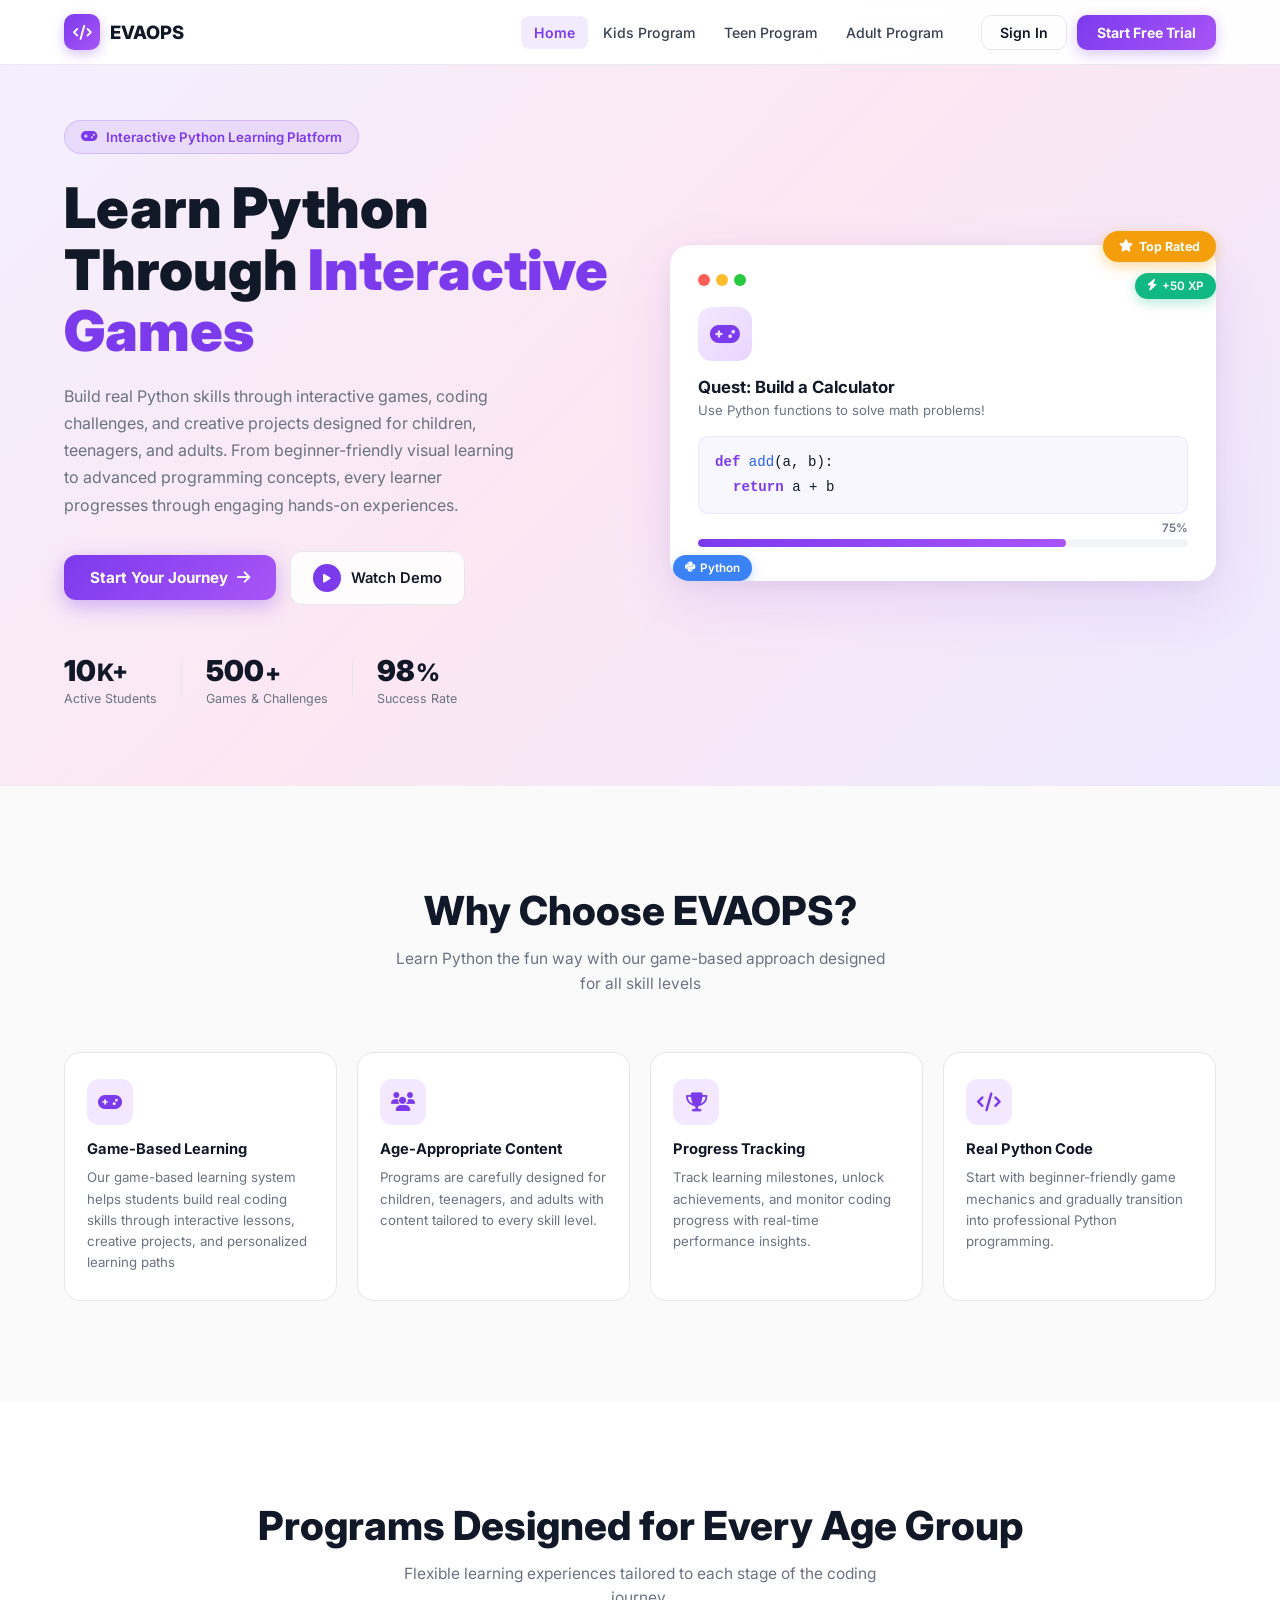
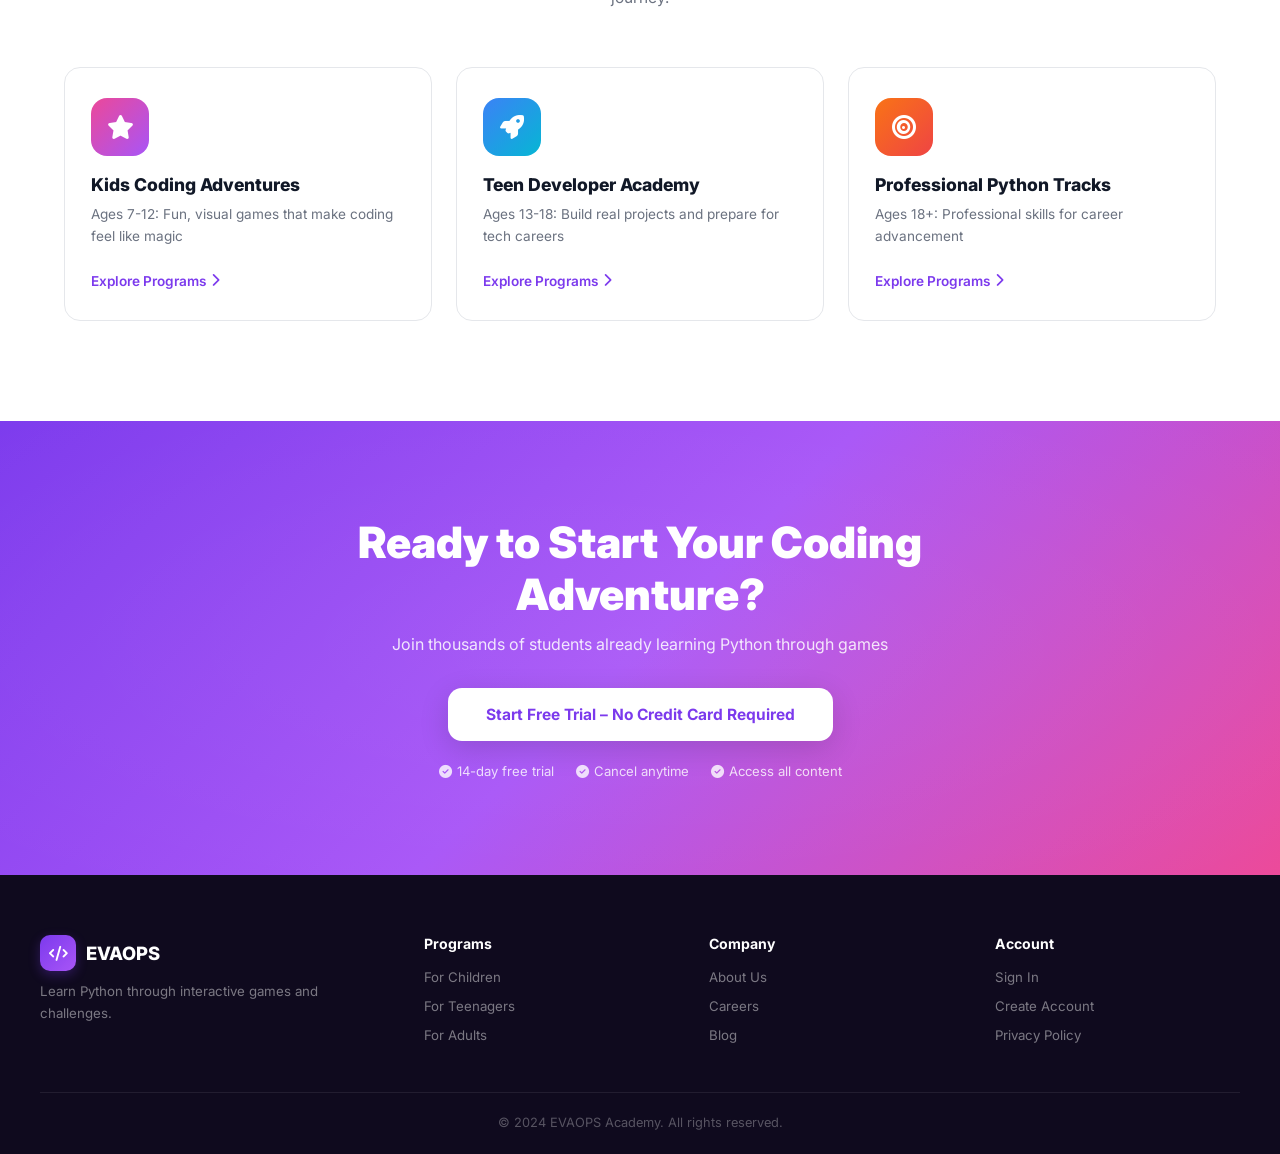
==== index.html @ caec39ed "Add files via upload" ====
<!DOCTYPE html>
<html lang="en">
<head>
  <meta charset="UTF-8" />
  <meta name="viewport" content="width=device-width, initial-scale=1.0"/>
  <title>EVAOPS Academy – Learn Python Through Games</title>
  <link rel="stylesheet" href="style.css" />
  <link rel="stylesheet" href="https://cdnjs.cloudflare.com/ajax/libs/font-awesome/6.5.0/css/all.min.css"/>
  <link href="https://fonts.googleapis.com/css2?family=Inter:wght@400;500;600;700;800;900&display=swap" rel="stylesheet"/>
</head>
<body>

  <!-- NAVBAR -->
  <nav class="navbar" id="navbar">
    <div class="nav-container">
      <a href="index.html" class="logo">
        <div class="logo-icon"><i class="fas fa-code"></i></div>
        <span>EVAOPS</span>
      </a>
      <ul class="nav-links" id="navLinks">
        <li><a href="index.html" class="nav-link active">Home</a></li>
        <li><a href="#" class="nav-link">Kids Program</a></li>
        <li><a href="#" class="nav-link">Teen Program</a></li>
        <li><a href="#" class="nav-link">Adult Program</a></li>
        <li class="mobile-only-actions">
          <button class="btn-signin mobile-btn" id="openSigninMobile">Sign In</button>
          <button class="btn-trial mobile-btn" id="openTrialMobile">Start Free Trial</button>
        </li>
      </ul>
      <div class="nav-actions">
        <button class="btn-signin" id="openSignin">Sign In</button>
        <button class="btn-trial" id="openTrialNav">Start Free Trial</button>
      </div>
      <button class="hamburger" id="hamburger" aria-label="Toggle menu">
        <span></span><span></span><span></span>
      </button>
    </div>
    <div class="mobile-overlay" id="mobileOverlay"></div>
  </nav>

  <!-- HERO -->
  <section class="hero" id="home">
    <div class="hero-container">
      <div class="hero-content" data-aos="fade-right">
        <div class="hero-badge">
          <i class="fas fa-gamepad"></i>
          <span>Interactive Python Learning Platform</span>
        </div>
        <h1 class="hero-title">
          Learn Python Through <span class="highlight">Interactive Games</span>
        </h1>
        <p class="hero-desc">
         Build real Python skills through interactive games, coding challenges, and creative projects designed for children, teenagers, and adults. From beginner-friendly visual learning to advanced programming concepts, every learner progresses through engaging hands-on experiences.
        </p>
        <div class="hero-cta">
          <button class="btn-primary" id="openTrialHero">
            Start Your Journey <i class="fas fa-arrow-right"></i>
          </button>
          <button class="btn-ghost" id="watchDemo">
            <span class="play-icon"><i class="fas fa-play"></i></span> Watch Demo
          </button>
        </div>
        <div class="hero-stats">
          <div class="stat">
            <div class="stat-value"><span class="stat-number" data-target="10">0</span><span class="stat-suffix">K+</span></div>
            <p>Active Students</p>
          </div>
          <div class="stat-divider"></div>
          <div class="stat">
            <div class="stat-value"><span class="stat-number" data-target="500">0</span><span class="stat-suffix">+</span></div>
            <p>Games & Challenges</p>
          </div>
          <div class="stat-divider"></div>
          <div class="stat">
            <div class="stat-value"><span class="stat-number" data-target="98">0</span><span class="stat-suffix">%</span></div>
            <p>Success Rate</p>
          </div>
        </div>
      </div>

      <div class="hero-visual" data-aos="fade-left">
        <div class="badge-top-rated">
          <i class="fas fa-star"></i> Top Rated
        </div>
        <div class="code-card">
          <div class="card-dots">
            <span class="dot red"></span>
            <span class="dot yellow"></span>
            <span class="dot green"></span>
            <span class="level-badge">Level 5</span>
          </div>
          <div class="card-icon-area">
            <i class="fas fa-gamepad card-icon"></i>
          </div>
          <div class="quest-title">Quest: Build a Calculator</div>
          <div class="quest-desc">Use Python functions to solve math problems!</div>
          <div class="code-block">
            <div class="code-line"><span class="kw">def</span> <span class="fn">add</span>(a, b):</div>
            <div class="code-line indent"><span class="kw">return</span> a + b</div>
          </div>
          <div class="progress-bar-outer">
            <span class="progress-label">75%</span>
            <div class="progress-bar-wrap">
              <div class="progress-bar-fill" style="width:75%"></div>
            </div>
          </div>
          <div class="floating-badge badge-python"><i class="fab fa-python"></i> Python</div>
          <div class="floating-badge badge-xp"><i class="fas fa-bolt"></i> +50 XP</div>
        </div>
      </div>
    </div>
  </section>

  <!-- WHY CHOOSE -->
  <section class="why-section" id="why">
    <div class="section-container">
      <h2 class="section-title" data-aos="fade-up">Why Choose EVAOPS?</h2>
      <p class="section-subtitle" data-aos="fade-up" data-aos-delay="100">
        Learn Python the fun way with our game-based approach designed for all skill levels
      </p>
      <div class="features-grid">
        <div class="feature-card" data-aos="fade-up" data-aos-delay="100">
          <div class="feature-icon-wrap"><i class="fas fa-gamepad"></i></div>
          <h3>Game-Based Learning</h3>
          <p>Our game-based learning system helps students build real coding skills through interactive lessons, creative projects, and personalized learning paths</p>
        </div>
        <div class="feature-card" data-aos="fade-up" data-aos-delay="200">
          <div class="feature-icon-wrap"><i class="fas fa-users"></i></div>
          <h3>Age-Appropriate Content</h3>
          <p>Programs are carefully designed for children, teenagers, and adults with content tailored to every skill level.</p>
        </div>
        <div class="feature-card" data-aos="fade-up" data-aos-delay="300">
          <div class="feature-icon-wrap"><i class="fas fa-trophy"></i></div>
          <h3>Progress Tracking</h3>
          <p>Track learning milestones, unlock achievements, and monitor coding progress with real-time performance insights.</p>
        </div>
        <div class="feature-card" data-aos="fade-up" data-aos-delay="400">
          <div class="feature-icon-wrap"><i class="fas fa-code"></i></div>
          <h3>Real Python Code</h3>
          <p>Start with beginner-friendly game mechanics and gradually transition into professional Python programming.</p>
        </div>
      </div>
    </div>
  </section>

  <!-- LEARNING PATHS -->
  <section class="paths-section" id="paths">
    <div class="section-container">
      <h2 class="section-title" data-aos="fade-up">Programs Designed for Every Age Group</h2>
      <p class="section-subtitle" data-aos="fade-up" data-aos-delay="100">Flexible learning experiences tailored to each stage of the coding journey.</p>
      <div class="paths-grid">
        <div class="path-card" data-aos="fade-up" data-aos-delay="100">
          <div class="path-icon pink"><i class="fas fa-star"></i></div>
          <h3>Kids Coding Adventures</h3>
          <p>Ages 7-12: Fun, visual games that make coding feel like magic</p>
          <a href="#" class="path-link">Explore Programs <i class="fas fa-chevron-right"></i></a>
        </div>
        <div class="path-card" data-aos="fade-up" data-aos-delay="200">
          <div class="path-icon blue"><i class="fas fa-rocket"></i></div>
          <h3>Teen Developer Academy</h3>
          <p>Ages 13-18: Build real projects and prepare for tech careers</p>
          <a href="#" class="path-link">Explore Programs <i class="fas fa-chevron-right"></i></a>
        </div>
        <div class="path-card" data-aos="fade-up" data-aos-delay="300">
          <div class="path-icon orange"><i class="fas fa-bullseye"></i></div>
          <h3>Professional Python Tracks</h3>
          <p>Ages 18+: Professional skills for career advancement</p>
          <a href="#" class="path-link">Explore Programs <i class="fas fa-chevron-right"></i></a>
        </div>
      </div>
    </div>
  </section>

  <!-- CTA BANNER -->
  <section class="cta-section" id="cta">
    <div class="cta-container" data-aos="fade-up">
      <h2>Ready to Start Your Coding Adventure?</h2>
      <p>Join thousands of students already learning Python through games</p>
      <button class="btn-cta-white" id="openTrialCta">
        Start Free Trial – No Credit Card Required
      </button>
      <div class="cta-notes">
        <span><i class="fas fa-check-circle"></i> 14-day free trial</span>
        <span><i class="fas fa-check-circle"></i> Cancel anytime</span>
        <span><i class="fas fa-check-circle"></i> Access all content</span>
      </div>
    </div>
  </section>

  <!-- FOOTER -->
  <footer class="footer">
    <div class="footer-container">
      <div class="footer-brand">
        <div class="logo">
          <div class="logo-icon"><i class="fas fa-code"></i></div>
          <span>EVAOPS</span>
        </div>
        <p>Learn Python through interactive games and challenges.</p>
      </div>
      <div class="footer-col">
        <h4>Programs</h4>
        <ul>
          <li><a href="#">For Children</a></li>
          <li><a href="#">For Teenagers</a></li>
          <li><a href="#">For Adults</a></li>
        </ul>
      </div>
      <div class="footer-col">
        <h4>Company</h4>
        <ul>
          <li><a href="#">About Us</a></li>
          <li><a href="#">Careers</a></li>
          <li><a href="#">Blog</a></li>
        </ul>
      </div>
      <div class="footer-col">
        <h4>Account</h4>
        <ul>
          <li><a href="#" class="footer-signin-link">Sign In</a></li>
          <li><a href="#" class="footer-create-link">Create Account</a></li>
          <li><a href="#">Privacy Policy</a></li>
        </ul>
      </div>
    </div>
    <div class="footer-bottom">
      <p>&copy; 2024 EVAOPS Academy. All rights reserved.</p>
    </div>
  </footer>

  <!-- ===== SINGLE UNIFIED MODAL ===== -->
  <div class="modal-overlay" id="mainModal">
    <div class="modal-backdrop" id="modalBackdrop"></div>
    <div class="modal-card" id="modalCard">

      <!-- Progress Bar (shown for register steps) -->
      <div class="modal-progress-bar" id="modalProgressBar">
        <div class="modal-progress-fill" id="modalProgressFill"></div>
      </div>

      <!-- Close Button -->
      <button class="modal-close" id="modalClose">
        <i class="fas fa-times"></i>
      </button>

      <!-- Back Button -->
      <button class="modal-back" id="modalBack" style="display:none">
        <i class="fas fa-arrow-left"></i> <span id="modalBackText">Back</span>
      </button>

      <!-- Modal Logo -->
      <div class="modal-logo">
        <i class="fas fa-code"></i>
      </div>

      <!-- VIEWS CONTAINER -->
      <div class="modal-views" id="modalViews">

        <!-- ── VIEW: SIGN IN ── -->
        <div class="modal-view" id="viewSignin">
          <p class="modal-step-label" style="visibility:hidden">placeholder</p>
          <h2 class="modal-title">Welcome back</h2>
          <p class="modal-sub">Sign in to continue your <span class="purple">Python</span> journey</p>
          <div class="social-btns">
            <button class="social-btn">
              <img src="https://www.svgrepo.com/show/475656/google-color.svg" alt="Google" width="18"/> Google
            </button>
            <button class="social-btn">
              <i class="fab fa-github"></i> GitHub
            </button>
          </div>
          <div class="divider"><span>or continue with email</span></div>
          <form id="signinForm" novalidate>
            <div class="form-group">
              <label>Email address</label>
              <div class="input-wrap">
                <i class="fas fa-envelope input-icon"></i>
                <input type="email" id="siEmail" placeholder="you@example.com" class="form-input" autocomplete="email"/>
              </div>
              <span class="field-error" id="siEmailErr"></span>
            </div>
            <div class="form-group">
              <div class="label-row">
                <label>Password</label>
                <a href="#" class="forgot-link">Forgot password?</a>
              </div>
              <div class="input-wrap">
                <i class="fas fa-lock input-icon"></i>
                <input type="password" id="siPassword" placeholder="••••••••" class="form-input" autocomplete="current-password"/>
                <button type="button" class="toggle-pw" data-target="siPassword"><i class="fas fa-eye"></i></button>
              </div>
              <span class="field-error" id="siPasswordErr"></span>
            </div>
            <button type="submit" class="btn-modal-primary">Sign In</button>
          </form>
          <p class="modal-footer-text">Don't have an account? <a href="#" class="purple-link" data-goto="viewRegStep1">Create one free</a></p>
          <div class="secure-note"><i class="fas fa-shield-alt"></i> Secured with 256-bit SSL encryption</div>
        </div>

        <!-- ── VIEW: REGISTER STEP 1 ── -->
        <div class="modal-view" id="viewRegStep1">
          <p class="modal-step-label">Step 1 of 2</p>
          <h2 class="modal-title">Choose your path</h2>
          <p class="modal-sub">Select the learning track that fits you best</p>
          <div class="path-options" id="pathOptions">
            <div class="path-option" data-value="child">
              <div class="path-opt-icon pink"><i class="fas fa-star"></i></div>
              <div class="path-opt-info">
                <strong>Child</strong>
                <span>Ages 7–12</span>
              </div>
              <span class="custom-radio"></span>
            </div>
            <div class="path-option" data-value="teenager">
              <div class="path-opt-icon blue"><i class="fas fa-rocket"></i></div>
              <div class="path-opt-info">
                <strong>Teenager</strong>
                <span>Ages 13–18</span>
              </div>
              <span class="custom-radio"></span>
            </div>
            <div class="path-option" data-value="adult">
              <div class="path-opt-icon orange"><i class="fas fa-bullseye"></i></div>
              <div class="path-opt-info">
                <strong>Adult</strong>
                <span>Ages 18+</span>
              </div>
              <span class="custom-radio"></span>
            </div>
          </div>
          <span class="field-error" id="pathErr"></span>
          <button class="btn-modal-primary" id="continueStep1">
            Continue <i class="fas fa-arrow-right"></i>
          </button>
          <p class="modal-footer-text">Already have an account? <a href="#" class="purple-link" data-goto="viewSignin">Sign in</a></p>
          <div class="secure-note"><i class="fas fa-shield-alt"></i> Secured with 256-bit SSL encryption</div>
        </div>

        <!-- ── VIEW: REGISTER STEP 2 ── -->
        <div class="modal-view" id="viewRegStep2">
          <p class="modal-step-label">Step 2 of 2</p>
          <h2 class="modal-title">Create your account</h2>
          <p class="modal-sub">Fill in your <span class="purple">details</span> to get started</p>
          <div class="social-btns">
            <button class="social-btn">
              <img src="https://www.svgrepo.com/show/475656/google-color.svg" alt="Google" width="18"/> Google
            </button>
            <button class="social-btn">
              <i class="fab fa-github"></i> GitHub
            </button>
          </div>
          <div class="divider"><span>or fill in details</span></div>
          <form id="registerForm" novalidate>
            <div class="form-group">
              <label>Full name</label>
              <div class="input-wrap">
                <i class="fas fa-user input-icon"></i>
                <input type="text" id="regName" placeholder="Alex Johnson" class="form-input" autocomplete="name"/>
              </div>
              <span class="field-error" id="regNameErr"></span>
            </div>
            <div class="form-group">
              <label>Email address</label>
              <div class="input-wrap">
                <i class="fas fa-envelope input-icon"></i>
                <input type="email" id="regEmail" placeholder="you@example.com" class="form-input" autocomplete="email"/>
              </div>
              <span class="field-error" id="regEmailErr"></span>
            </div>
            <div class="form-row">
              <div class="form-group half">
                <label>Password</label>
                <div class="input-wrap">
                  <i class="fas fa-lock input-icon"></i>
                  <input type="password" id="regPassword" placeholder="••••••••" class="form-input" autocomplete="new-password"/>
                  <button type="button" class="toggle-pw" data-target="regPassword"><i class="fas fa-eye"></i></button>
                </div>
                <span class="field-error" id="regPasswordErr"></span>
              </div>
              <div class="form-group half">
                <label>Confirm</label>
                <div class="input-wrap">
                  <i class="fas fa-lock input-icon"></i>
                  <input type="password" id="regConfirm" placeholder="••••••••" class="form-input" autocomplete="new-password"/>
                  <button type="button" class="toggle-pw" data-target="regConfirm"><i class="fas fa-eye"></i></button>
                </div>
                <span class="field-error" id="regConfirmErr"></span>
              </div>
            </div>
            <div class="checkbox-row">
              <input type="checkbox" id="agreeTerms"/>
              <label for="agreeTerms">I agree to the <a href="#" class="purple-link">Terms of Service</a> and <a href="#" class="purple-link">Privacy Policy</a></label>
            </div>
            <span class="field-error" id="agreeErr"></span>
            <button type="submit" class="btn-modal-primary btn-start-trial">
              <i class="fas fa-rocket"></i> Start Free Trial
            </button>
          </form>
          <p class="modal-footer-text">Already have an account? <a href="#" class="purple-link" data-goto="viewSignin">Sign in</a></p>
          <div class="secure-note"><i class="fas fa-shield-alt"></i> Secured with 256-bit SSL encryption</div>
        </div>

        <!-- ── VIEW: DEMO removed; now in separate modal below ── -->

      </div><!-- /modal-views -->
    </div>
  </div>

  <!-- TOAST CONTAINER -->
  <div class="toast-container" id="toastContainer"></div>

  <!-- ===== DEMO MODAL (separate, standalone) ===== -->
  <div class="modal-overlay" id="demoModal">
    <div class="modal-backdrop" id="demoModalBackdrop"></div>
    <div class="modal-card" id="demoModalCard">
      <button class="modal-close" id="demoModalClose">
        <i class="fas fa-times"></i>
      </button>
      <div class="demo-content" style="padding-top: 28px;">
        <div class="demo-icon"><i class="fas fa-play-circle"></i></div>
        <h3 class="modal-title" style="font-size:1.4rem">How EVAOPS Works</h3>
        <p class="modal-sub">See how students learn Python through interactive game-based challenges</p>
        <div class="demo-placeholder">
          <i class="fas fa-play"></i>
          <span>Demo Video Coming Soon</span>
        </div>
      </div>
    </div>
  </div>

  <script src="script.js"></script>
</body>
</html>
---- style.css ----
/* ==================== ROOT & RESET ==================== */
*,
*::before,
*::after {
    box-sizing: border-box;
    margin: 0;
    padding: 0;
}

:root {
    --purple: #7c3aed;
    --purple-light: #8b5cf6;
    --purple-dark: #6d28d9;
    --purple-gradient: linear-gradient(135deg, #7c3aed, #a855f7);
    --hero-bg: #f3f0ff;
    --pink: #ec4899;
    --orange: #f97316;
    --blue: #3b82f6;
    --text-dark: #111827;
    --text-mid: #374151;
    --text-light: #6b7280;
    --bg-white: #ffffff;
    --border: #e5e7eb;
    --radius: 16px;
    --shadow: 0 4px 24px rgba(124, 58, 237, 0.08);
    --shadow-hover: 0 12px 40px rgba(124, 58, 237, 0.18);
    --transition: all 0.3s cubic-bezier(0.4, 0, 0.2, 1);
    --nav-h: 64px;
}

html {
    scroll-behavior: smooth;
}

body {
    font-family: 'Inter', sans-serif;
    color: var(--text-dark);
    background: #fff;
    overflow-x: hidden;
}

a {
    text-decoration: none;
    color: inherit;
}

ul {
    list-style: none;
}

button {
    cursor: pointer;
    border: none;
    outline: none;
    font-family: inherit;
}

img {
    max-width: 100%;
}

/* ==================== SCROLLBAR ==================== */
::-webkit-scrollbar {
    width: 6px;
}

::-webkit-scrollbar-track {
    background: #f1f1f1;
}

::-webkit-scrollbar-thumb {
    background: var(--purple-light);
    border-radius: 3px;
}

/* ==================== NAVBAR ==================== */
.navbar {
    position: fixed;
    top: 0;
    left: 0;
    right: 0;
    z-index: 900;
    background: rgba(255, 255, 255, 0.96);
    backdrop-filter: blur(14px);
    -webkit-backdrop-filter: blur(14px);
    border-bottom: 1px solid rgba(229, 231, 235, 0.8);
    transition: box-shadow 0.3s ease;
}

.navbar.scrolled {
    box-shadow: 0 2px 24px rgba(0, 0, 0, 0.09);
}

.nav-container {
    max-width: 1200px;
    margin: 0 auto;
    padding: 0 24px;
    display: flex;
    align-items: center;
    justify-content: space-between;
    height: var(--nav-h);
    gap: 8px;
}

/* Logo */
.logo {
    display: flex;
    align-items: center;
    gap: 10px;
    font-weight: 800;
    font-size: 1.15rem;
    color: var(--text-dark);
    flex-shrink: 0;
}

.logo-icon {
    width: 36px;
    height: 36px;
    background: var(--purple-gradient);
    border-radius: 10px;
    display: flex;
    align-items: center;
    justify-content: center;
    color: #fff;
    font-size: 15px;
    box-shadow: 0 4px 12px rgba(124, 58, 237, 0.3);
    flex-shrink: 0;
}

/* Desktop Nav Links */
.nav-links {
    display: flex;
    align-items: center;
    gap: 2px;
    margin-left: auto;
}

.nav-link {
    padding: 8px 13px;
    border-radius: 8px;
    font-weight: 500;
    font-size: 0.88rem;
    color: var(--text-mid);
    transition: var(--transition);
    white-space: nowrap;
}

.nav-link:hover {
    color: var(--purple);
    background: rgba(124, 58, 237, 0.06);
}

.nav-link.active {
    color: var(--purple);
    background: rgba(124, 58, 237, 0.1);
    font-weight: 600;
}

/* Desktop Nav Actions */
.nav-actions {
    display: flex;
    align-items: center;
    gap: 10px;
    margin-left: 16px;
    flex-shrink: 0;
}

.btn-signin {
    padding: 8px 18px;
    border: 1.5px solid var(--border);
    border-radius: 10px;
    background: transparent;
    font-weight: 600;
    font-size: 0.88rem;
    color: var(--text-dark);
    transition: var(--transition);
    white-space: nowrap;
}

.btn-signin:hover {
    border-color: var(--purple);
    color: var(--purple);
    background: rgba(124, 58, 237, 0.04);
}

.btn-trial {
    padding: 9px 20px;
    background: var(--purple-gradient);
    border-radius: 10px;
    font-weight: 700;
    font-size: 0.88rem;
    color: #fff;
    box-shadow: 0 4px 14px rgba(124, 58, 237, 0.3);
    transition: var(--transition);
    white-space: nowrap;
}

.btn-trial:hover {
    transform: translateY(-2px);
    box-shadow: 0 8px 24px rgba(124, 58, 237, 0.4);
}

/* Hamburger */
.hamburger {
    display: none;
    flex-direction: column;
    gap: 5px;
    background: none;
    padding: 6px;
    border-radius: 8px;
    margin-left: 8px;
    flex-shrink: 0;
    z-index: 901;
    transition: background 0.2s;
}

.hamburger:hover {
    background: rgba(124, 58, 237, 0.06);
}

.hamburger span {
    display: block;
    width: 22px;
    height: 2px;
    background: var(--text-dark);
    border-radius: 2px;
    transition: var(--transition);
}

.hamburger.open span:nth-child(1) {
    transform: translateY(7px) rotate(45deg);
}

.hamburger.open span:nth-child(2) {
    opacity: 0;
    transform: scaleX(0);
}

.hamburger.open span:nth-child(3) {
    transform: translateY(-7px) rotate(-45deg);
}

/* Mobile overlay behind menu */
.mobile-overlay {
    display: none;
    position: fixed;
    inset: 0;
    top: var(--nav-h);
    background: rgba(0, 0, 0, 0.4);
    backdrop-filter: blur(2px);
    z-index: 898;
}

.mobile-overlay.show {
    display: block;
}

/* Mobile-only items inside nav-links */
.mobile-only-actions {
    display: none;
}

/* ==================== HERO ==================== */
.hero {
    background: linear-gradient(135deg, #f3f0ff 0%, #fce7f3 50%, #ede9fe 100%);
    padding: 120px 0 80px;
    overflow: hidden;
}

.hero-container {
    max-width: 1200px;
    margin: 0 auto;
    padding: 0 24px;
    display: grid;
    grid-template-columns: 1fr 1fr;
    gap: 60px;
    align-items: center;
}

.hero-badge {
    display: inline-flex;
    align-items: center;
    gap: 8px;
    background: rgba(124, 58, 237, 0.1);
    border: 1px solid rgba(124, 58, 237, 0.2);
    padding: 8px 16px;
    border-radius: 50px;
    font-size: 0.83rem;
    font-weight: 600;
    color: var(--purple);
    margin-bottom: 24px;
    animation: fadeInDown 0.6s ease both;
}

.hero-title {
    font-size: clamp(2.2rem, 5vw, 3.5rem);
    font-weight: 900;
    line-height: 1.1;
    color: var(--text-dark);
    margin-bottom: 20px;
    animation: fadeInUp 0.7s ease 0.1s both;
}

.highlight {
    color: var(--purple);
}

.hero-desc {
    font-size: 1rem;
    color: var(--text-light);
    line-height: 1.7;
    max-width: 460px;
    margin-bottom: 32px;
    animation: fadeInUp 0.7s ease 0.2s both;
}

.hero-cta {
    display: flex;
    align-items: center;
    gap: 14px;
    flex-wrap: wrap;
    margin-bottom: 48px;
    animation: fadeInUp 0.7s ease 0.3s both;
}

.btn-primary {
    display: inline-flex;
    align-items: center;
    gap: 9px;
    padding: 13px 26px;
    background: var(--purple-gradient);
    color: #fff;
    border-radius: 12px;
    font-weight: 700;
    font-size: 0.95rem;
    box-shadow: 0 6px 20px rgba(124, 58, 237, 0.35);
    transition: var(--transition);
}

.btn-primary:hover {
    transform: translateY(-3px);
    box-shadow: 0 12px 32px rgba(124, 58, 237, 0.45);
}

.btn-ghost {
    display: inline-flex;
    align-items: center;
    gap: 10px;
    padding: 12px 22px;
    background: rgba(255, 255, 255, 0.85);
    border: 1.5px solid var(--border);
    border-radius: 12px;
    font-weight: 600;
    font-size: 0.92rem;
    color: var(--text-dark);
    transition: var(--transition);
    backdrop-filter: blur(8px);
}

.btn-ghost:hover {
    border-color: var(--purple);
    color: var(--purple);
    transform: translateY(-2px);
}

.play-icon {
    width: 28px;
    height: 28px;
    background: var(--purple);
    border-radius: 50%;
    display: flex;
    align-items: center;
    justify-content: center;
    color: #fff;
    font-size: 10px;
}

/* Stats */
.hero-stats {
    display: flex;
    align-items: center;
    gap: 24px;
    animation: fadeInUp 0.7s ease 0.4s both;
}

.stat-value {
    display: flex;
    align-items: baseline;
    gap: 1px;
}

.stat-number {
    font-size: 1.8rem;
    font-weight: 900;
    color: var(--text-dark);
}

.stat-suffix {
    font-size: 1.5rem;
    font-weight: 800;
    color: var(--text-dark);
}

.stat p {
    font-size: 0.78rem;
    color: var(--text-light);
    margin-top: 3px;
}

.stat-divider {
    width: 1px;
    height: 36px;
    background: var(--border);
    flex-shrink: 0;
}

/* Hero Visual */
.hero-visual {
    position: relative;
    animation: fadeInRight 0.8s ease 0.2s both;
}

.badge-top-rated {
    position: absolute;
    top: -14px;
    right: 0;
    z-index: 10;
    background: #f59e0b;
    color: #fff;
    padding: 8px 16px;
    border-radius: 50px;
    font-size: 0.78rem;
    font-weight: 700;
    display: flex;
    align-items: center;
    gap: 6px;
    box-shadow: 0 4px 14px rgba(245, 158, 11, 0.4);
    animation: floatBounce 2.5s ease-in-out infinite;
}

.code-card {
    background: #fff;
    border-radius: 20px;
    padding: 28px;
    box-shadow: 0 20px 60px rgba(124, 58, 237, 0.12), 0 4px 20px rgba(0, 0, 0, 0.06);
    position: relative;
    overflow: hidden;
    transition: var(--transition);
}

.code-card:hover {
    transform: translateY(-6px);
    box-shadow: 0 30px 80px rgba(124, 58, 237, 0.2);
}

.card-dots {
    display: flex;
    align-items: center;
    gap: 6px;
    margin-bottom: 20px;
}

.dot {
    width: 12px;
    height: 12px;
    border-radius: 50%;
}

.dot.red {
    background: #ff5f57;
}

.dot.yellow {
    background: #ffbd2e;
}

.dot.green {
    background: #28ca41;
}

.level-badge {
    margin-left: auto;
    font-size: 0.74rem;
    font-weight: 600;
    color: var(--text-light);
}

.card-icon-area {
    width: 54px;
    height: 54px;
    background: linear-gradient(135deg, #f3e8ff, #e9d5ff);
    border-radius: 14px;
    display: flex;
    align-items: center;
    justify-content: center;
    margin-bottom: 16px;
}

.card-icon {
    font-size: 24px;
    color: var(--purple);
}

.quest-title {
    font-size: 1.05rem;
    font-weight: 700;
    color: var(--text-dark);
    margin-bottom: 5px;
}

.quest-desc {
    font-size: 0.82rem;
    color: var(--text-light);
    margin-bottom: 18px;
}

.code-block {
    background: #f8f7ff;
    border-radius: 10px;
    padding: 13px 16px;
    font-family: 'Courier New', monospace;
    font-size: 0.88rem;
    margin-bottom: 25px;
    border: 1px solid rgba(124, 58, 237, 0.1);
}

.code-line {
    line-height: 1.8;
    color: var(--text-dark);
}

.code-line.indent {
    padding-left: 18px;
}

.kw {
    color: #7c3aed;
    font-weight: 700;
}

.fn {
    color: #2563eb;
}

.progress-bar-outer {
    position: relative;
    margin-bottom: 6px;
}

.progress-label {
    position: absolute;
    right: 0;
    top: -18px;
    font-size: 0.73rem;
    color: var(--text-light);
    font-weight: 600;
}

.progress-bar-wrap {
    height: 8px;
    background: #f3f4f6;
    border-radius: 4px;
    overflow: hidden;
    position: relative;
}

.progress-bar-fill {
    height: 100%;
    background: var(--purple-gradient);
    border-radius: 4px;
    animation: progressAnim 1.5s ease 0.8s both;
}

.floating-badge {
    position: absolute;
    padding: 6px 12px;
    border-radius: 20px;
    font-size: 0.73rem;
    font-weight: 600;
    display: flex;
    align-items: center;
    gap: 5px;
}

.badge-python {
    background: #3b82f6;
    color: #fff;
    bottom: 0px;
    left: 3px;
    box-shadow: 0 4px 12px rgba(59, 130, 246, 0.3);
    animation: floatY 3s ease-in-out infinite;
}

.badge-xp {
    background: #10b981;
    color: #fff;
    top: 28px;
    right: 0;
    box-shadow: 0 4px 12px rgba(16, 185, 129, 0.3);
    animation: floatY 3s ease-in-out 1.5s infinite;
}

/* ==================== SECTIONS ==================== */
.why-section {
    padding: 100px 0;
    background: #fafafa;
}

.paths-section {
    padding: 100px 0;
    background: #fff;
}

.section-container {
    max-width: 1200px;
    margin: 0 auto;
    padding: 0 24px;
}

.section-title {
    font-size: clamp(1.7rem, 3.5vw, 2.5rem);
    font-weight: 800;
    text-align: center;
    color: var(--text-dark);
    margin-bottom: 12px;
}

.section-subtitle {
    text-align: center;
    color: var(--text-light);
    font-size: 0.97rem;
    max-width: 500px;
    margin: 0 auto 56px;
    line-height: 1.6;
}

/* Features */
.features-grid {
    display: grid;
    grid-template-columns: repeat(4, 1fr);
    gap: 20px;
}

.feature-card {
    background: #fff;
    border: 1px solid var(--border);
    border-radius: var(--radius);
    padding: 26px 22px;
    transition: var(--transition);
    position: relative;
    overflow: hidden;
}

.feature-card::before {
    content: '';
    position: absolute;
    top: 0;
    left: 0;
    right: 0;
    height: 3px;
    background: var(--purple-gradient);
    transform: scaleX(0);
    transform-origin: left;
    transition: transform 0.35s ease;
}

.feature-card:hover::before {
    transform: scaleX(1);
}

.feature-card:hover {
    transform: translateY(-6px);
    box-shadow: var(--shadow-hover);
    border-color: rgba(124, 58, 237, 0.15);
}

.feature-icon-wrap {
    width: 46px;
    height: 46px;
    background: #f3e8ff;
    border-radius: 12px;
    display: flex;
    align-items: center;
    justify-content: center;
    color: var(--purple);
    font-size: 19px;
    margin-bottom: 15px;
    transition: var(--transition);
}

.feature-card:hover .feature-icon-wrap {
    background: var(--purple);
    color: #fff;
    transform: scale(1.08);
}

.feature-card h3 {
    font-size: 0.92rem;
    font-weight: 700;
    color: var(--text-dark);
    margin-bottom: 9px;
}

.feature-card p {
    font-size: 0.83rem;
    color: var(--text-light);
    line-height: 1.6;
}

/* Paths */
.paths-grid {
    display: grid;
    grid-template-columns: repeat(3, 1fr);
    gap: 24px;
}

.path-card {
    background: #fff;
    border: 1px solid var(--border);
    border-radius: var(--radius);
    padding: 30px 26px;
    transition: var(--transition);
}

.path-card:hover {
    transform: translateY(-8px);
    box-shadow: var(--shadow-hover);
    border-color: rgba(124, 58, 237, 0.15);
}

.path-icon {
    width: 58px;
    height: 58px;
    border-radius: 16px;
    display: flex;
    align-items: center;
    justify-content: center;
    font-size: 24px;
    color: #fff;
    margin-bottom: 18px;
    transition: var(--transition);
}

.path-icon.pink {
    background: linear-gradient(135deg, #ec4899, #a855f7);
}

.path-icon.blue {
    background: linear-gradient(135deg, #3b82f6, #06b6d4);
}

.path-icon.orange {
    background: linear-gradient(135deg, #f97316, #ef4444);
}

.path-card:hover .path-icon {
    transform: scale(1.08) rotate(4deg);
}

.path-card h3 {
    font-size: 1.1rem;
    font-weight: 800;
    color: var(--text-dark);
    margin-bottom: 9px;
}

.path-card p {
    font-size: 0.85rem;
    color: var(--text-light);
    line-height: 1.6;
    margin-bottom: 22px;
}

.path-link {
    color: var(--purple);
    font-weight: 600;
    font-size: 0.85rem;
    display: inline-flex;
    align-items: center;
    gap: 5px;
    transition: gap 0.2s;
}

.path-link:hover {
    gap: 9px;
}

/* ==================== CTA ==================== */
.cta-section {
    background: linear-gradient(135deg, #7c3aed 0%, #a855f7 50%, #ec4899 100%);
    padding: 96px 24px;
    text-align: center;
    position: relative;
    overflow: hidden;
}

.cta-section::before {
    content: '';
    position: absolute;
    top: -50%;
    left: -50%;
    width: 200%;
    height: 200%;
    background: radial-gradient(ellipse at center, rgba(255, 255, 255, 0.06) 0%, transparent 60%);
    animation: rotateBg 20s linear infinite;
}

.cta-container {
    position: relative;
    z-index: 1;
    max-width: 680px;
    margin: 0 auto;
}

.cta-container h2 {
    font-size: clamp(1.9rem, 4vw, 2.7rem);
    font-weight: 900;
    color: #fff;
    line-height: 1.2;
    margin-bottom: 14px;
}

.cta-container p {
    color: rgba(255, 255, 255, 0.85);
    font-size: 1rem;
    margin-bottom: 34px;
}

.btn-cta-white {
    display: inline-block;
    padding: 17px 38px;
    background: #fff;
    color: var(--purple);
    border-radius: 14px;
    font-size: 0.97rem;
    font-weight: 700;
    box-shadow: 0 8px 30px rgba(0, 0, 0, 0.14);
    transition: var(--transition);
    margin-bottom: 22px;
}

.btn-cta-white:hover {
    transform: translateY(-4px);
    box-shadow: 0 16px 40px rgba(0, 0, 0, 0.2);
}

.cta-notes {
    display: flex;
    align-items: center;
    justify-content: center;
    gap: 22px;
    flex-wrap: wrap;
    color: rgba(255, 255, 255, 0.8);
    font-size: 0.82rem;
}

.cta-notes span {
    display: flex;
    align-items: center;
    gap: 5px;
}

/* ==================== FOOTER ==================== */
.footer {
    background: #0f0a1e;
    padding: 60px 24px 24px;
}

.footer-container {
    max-width: 1200px;
    margin: 0 auto;
    display: grid;
    grid-template-columns: 1.4fr 1fr 1fr 1fr;
    gap: 40px;
    padding-bottom: 48px;
    border-bottom: 1px solid rgba(255, 255, 255, 0.08);
}

.footer-brand .logo {
    color: #fff;
    margin-bottom: 10px;
}

.footer-brand p {
    color: rgba(255, 255, 255, 0.45);
    font-size: 0.83rem;
    line-height: 1.6;
}

.footer-col h4 {
    color: #fff;
    font-size: 0.88rem;
    font-weight: 700;
    margin-bottom: 14px;
}

.footer-col ul {
    display: flex;
    flex-direction: column;
    gap: 9px;
}

.footer-col a {
    color: rgba(255, 255, 255, 0.45);
    font-size: 0.83rem;
    transition: color 0.2s;
}

.footer-col a:hover {
    color: var(--purple-light);
}

.footer-bottom {
    text-align: center;
    padding-top: 22px;
    color: rgba(255, 255, 255, 0.3);
    font-size: 0.8rem;
}

/* ==================== SINGLE MODAL ==================== */
.modal-overlay {
    position: fixed;
    inset: 0;
    z-index: 1000;
    display: flex;
    align-items: center;
    justify-content: center;
    padding: 20px;
    opacity: 0;
    pointer-events: none;
    transition: opacity 0.3s ease;
}

.modal-overlay.active {
    opacity: 1;
    pointer-events: all;
}

.modal-backdrop {
    position: absolute;
    inset: 0;
    background: rgba(15, 10, 30, 0.65);
    backdrop-filter: blur(8px);
    -webkit-backdrop-filter: blur(8px);
}

.modal-card {
    position: relative;
    z-index: 1;
    background: linear-gradient(145deg, #f5f3ff 0%, #fdf2f8 100%);
    border-radius: 24px;
    width: 100%;
    max-width: 500px;
    max-height: 90vh;
    overflow-y: auto;
    overflow-x: hidden;
    padding: 0 36px 32px;
    box-shadow: 0 40px 100px rgba(0, 0, 0, 0.28);
    transform: translateY(30px) scale(0.97);
    transition: transform 0.4s cubic-bezier(0.4, 0, 0.2, 1);
}

.modal-overlay.active .modal-card {
    transform: translateY(0) scale(1);
}

/* Scrollbar inside modal */
.modal-card::-webkit-scrollbar {
    width: 4px;
}

.modal-card::-webkit-scrollbar-thumb {
    background: rgba(124, 58, 237, 0.3);
    border-radius: 2px;
}

/* Progress Bar */
.modal-progress-bar {
    position: sticky;
    top: 0;
    left: 0;
    right: 0;
    height: 5px;
    background: #e5e7eb;
    margin: 0 -36px 0;
    border-radius: 24px 24px 0 0;
    overflow: hidden;
    z-index: 10;
    display: none;
}

.modal-progress-bar.show {
    display: block;
}

.modal-progress-fill {
    height: 100%;
    background: linear-gradient(90deg, #7c3aed, #a855f7, #ec4899);
    border-radius: 0;
    transition: width 0.45s cubic-bezier(0.4, 0, 0.2, 1);
}

/* Top bar for sign-in (no progress, just gradient line) */
.modal-top-line {
    position: sticky;
    top: 0;
    left: 0;
    right: 0;
    height: 5px;
    margin: 0 -36px 0;
    background: linear-gradient(90deg, #7c3aed, #a855f7, #ec4899);
    border-radius: 24px 24px 0 0;
    z-index: 10;
    display: none;
}

.modal-top-line.show {
    display: block;
}

/* Close & Back */
.modal-close {
    position: absolute;
    top: 16px;
    right: 16px;
    width: 34px;
    height: 34px;
    border-radius: 50%;
    background: rgba(0, 0, 0, 0.06);
    color: var(--text-light);
    font-size: 14px;
    display: flex;
    align-items: center;
    justify-content: center;
    transition: var(--transition);
    z-index: 20;
}

.modal-close:hover {
    background: #fee2e2;
    color: #ef4444;
    transform: rotate(90deg);
}

.modal-back {
    display: inline-flex;
    align-items: center;
    gap: 6px;
    background: none;
    color: var(--text-light);
    font-size: 0.82rem;
    padding: 12px 0 4px;
    transition: color 0.2s;
    margin-top: 8px;
}

.modal-back:hover {
    color: var(--purple);
}

/* Logo */
.modal-logo {
    width: 58px;
    height: 58px;
    background: var(--purple-gradient);
    border-radius: 16px;
    display: flex;
    align-items: center;
    justify-content: center;
    color: #fff;
    font-size: 22px;
    margin: 20px auto 16px;
    box-shadow: 0 8px 24px rgba(124, 58, 237, 0.3);
}

/* Step label */
.modal-step-label {
    text-align: center;
    font-size: 0.8rem;
    color: var(--text-light);
    font-weight: 500;
    background: rgba(124, 58, 237, 0.08);
    padding: 4px 14px;
    border-radius: 20px;
    display: block;
    width: fit-content;
    margin: 0 auto 10px;
}

/* Views container — relative so absolute children stack */
.modal-views {
    width: 100%;
    position: relative;
}

.modal-view {
    width: 100%;
    /* hidden state */
    opacity: 0;
    transform: translateX(28px);
    pointer-events: none;
    position: absolute;
    top: 0;
    left: 0;
    right: 0;
    transition: opacity 0.32s cubic-bezier(0.4, 0, 0.2, 1),
        transform 0.32s cubic-bezier(0.4, 0, 0.2, 1);
    will-change: opacity, transform;
}

/* Active view — slides in and sits in flow */
.modal-view.view-active {
    opacity: 1;
    transform: translateX(0);
    pointer-events: all;
    position: relative;
}

/* Exit going forward */
.modal-view.view-exit-forward {
    opacity: 0;
    transform: translateX(-28px);
    pointer-events: none;
    position: absolute;
}

/* Exit going back */
.modal-view.view-exit-back {
    opacity: 0;
    transform: translateX(28px);
    pointer-events: none;
    position: absolute;
}

/* Enter coming from forward direction */
.modal-view.view-enter-forward {
    opacity: 0;
    transform: translateX(28px);
}

/* Enter coming from back direction */
.modal-view.view-enter-back {
    opacity: 0;
    transform: translateX(-28px);
}

.modal-title {
    font-size: 1.65rem;
    font-weight: 900;
    text-align: center;
    color: var(--text-dark);
    margin-bottom: 7px;
}

.modal-sub {
    text-align: center;
    color: var(--text-light);
    font-size: 0.88rem;
    margin-bottom: 22px;
}

.purple {
    color: var(--purple);
    font-weight: 600;
}

/* Social Buttons */
.social-btns {
    display: grid;
    grid-template-columns: 1fr 1fr;
    gap: 10px;
    margin-bottom: 18px;
}

.social-btn {
    display: flex;
    align-items: center;
    justify-content: center;
    gap: 8px;
    padding: 10px 14px;
    background: #fff;
    border: 1.5px solid var(--border);
    border-radius: 11px;
    font-size: 0.86rem;
    font-weight: 600;
    color: var(--text-dark);
    transition: var(--transition);
}

.social-btn:hover {
    border-color: var(--purple);
    transform: translateY(-2px);
    box-shadow: 0 4px 12px rgba(124, 58, 237, 0.1);
}

/* Divider */
.divider {
    display: flex;
    align-items: center;
    gap: 10px;
    color: var(--text-light);
    font-size: 0.79rem;
    margin-bottom: 16px;
}

.divider::before,
.divider::after {
    content: '';
    flex: 1;
    height: 1px;
    background: var(--border);
}

/* Form */
.form-group {
    margin-bottom: 14px;
}

.form-group label {
    display: block;
    font-size: 0.83rem;
    font-weight: 600;
    color: var(--text-dark);
    margin-bottom: 5px;
}

.label-row {
    display: flex;
    justify-content: space-between;
    align-items: center;
    margin-bottom: 5px;
}

.forgot-link {
    color: var(--purple);
    font-size: 0.8rem;
    font-weight: 500;
}

.input-wrap {
    position: relative;
    display: flex;
    align-items: center;
}

.input-icon {
    position: absolute;
    left: 13px;
    color: var(--text-light);
    font-size: 13px;
    pointer-events: none;
    z-index: 1;
}

.form-input {
    width: 100%;
    padding: 11px 13px 11px 38px;
    background: #fff;
    border: 1.5px solid var(--border);
    border-radius: 11px;
    font-size: 0.88rem;
    color: var(--text-dark);
    transition: border-color 0.25s, box-shadow 0.25s;
    font-family: inherit;
}

.form-input:focus {
    border-color: var(--purple);
    box-shadow: 0 0 0 3px rgba(124, 58, 237, 0.11);
    outline: none;
}

.form-input.error {
    border-color: #ef4444;
}

.form-input.success {
    border-color: #10b981;
}

.toggle-pw {
    position: absolute;
    right: 11px;
    background: none;
    color: var(--text-light);
    font-size: 13px;
    padding: 4px;
    transition: color 0.2s;
}

.toggle-pw:hover {
    color: var(--purple);
}

.field-error {
    display: block;
    font-size: 0.76rem;
    color: #ef4444;
    margin-top: 4px;
    min-height: 16px;
    animation: errorShake 0.35s ease;
}

@keyframes errorShake {

    0%,
    100% {
        transform: translateX(0);
    }

    20%,
    60% {
        transform: translateX(-5px);
    }

    40%,
    80% {
        transform: translateX(5px);
    }
}

.form-row {
    display: grid;
    grid-template-columns: 1fr 1fr;
    gap: 12px;
}

.form-group.half {
    margin-bottom: 0;
}

.checkbox-row {
    display: flex;
    align-items: flex-start;
    gap: 9px;
    margin-bottom: 6px;
}

.checkbox-row input[type="checkbox"] {
    width: 16px;
    height: 16px;
    margin-top: 2px;
    accent-color: var(--purple);
    cursor: pointer;
    flex-shrink: 0;
}

.checkbox-row label {
    font-size: 0.82rem;
    color: var(--text-mid);
    line-height: 1.5;
    cursor: pointer;
}

/* Modal Primary Button */
.btn-modal-primary {
    width: 100%;
    padding: 13px;
    background: var(--purple-gradient);
    color: #fff;
    border-radius: 12px;
    font-size: 0.95rem;
    font-weight: 700;
    margin-bottom: 14px;
    transition: var(--transition);
    box-shadow: 0 6px 20px rgba(124, 58, 237, 0.28);
    display: flex;
    align-items: center;
    justify-content: center;
    gap: 7px;
}

.btn-modal-primary:hover {
    transform: translateY(-2px);
    box-shadow: 0 10px 28px rgba(124, 58, 237, 0.38);
}

.btn-modal-primary:active {
    transform: translateY(0);
}

.btn-start-trial {
    background: linear-gradient(135deg, #7c3aed, #a855f7, #ec4899);
}

.modal-footer-text {
    text-align: center;
    font-size: 0.83rem;
    color: var(--text-light);
    margin-bottom: 16px;
}

.purple-link {
    color: var(--purple);
    font-weight: 700;
}

.purple-link:hover {
    text-decoration: underline;
}

.secure-note {
    text-align: center;
    color: var(--text-light);
    font-size: 0.75rem;
    display: flex;
    align-items: center;
    justify-content: center;
    gap: 5px;
}

/* Path Options */
.path-options {
    display: flex;
    flex-direction: column;
    gap: 11px;
    margin-bottom: 6px;
}

.path-option {
    display: flex;
    align-items: center;
    gap: 13px;
    padding: 15px 18px;
    background: #fff;
    border: 2px solid var(--border);
    border-radius: 14px;
    cursor: pointer;
    transition: var(--transition);
    user-select: none;
}

.path-option:hover {
    border-color: rgba(124, 58, 237, 0.3);
    box-shadow: 0 3px 14px rgba(124, 58, 237, 0.07);
}

.path-option.selected {
    border-color: var(--purple);
    background: #faf8ff;
    box-shadow: 0 4px 16px rgba(124, 58, 237, 0.12);
}

.path-opt-icon {
    width: 42px;
    height: 42px;
    border-radius: 11px;
    display: flex;
    align-items: center;
    justify-content: center;
    font-size: 18px;
    color: #fff;
    flex-shrink: 0;
}

.path-opt-icon.pink {
    background: linear-gradient(135deg, #ec4899, #a855f7);
}

.path-opt-icon.blue {
    background: linear-gradient(135deg, #3b82f6, #06b6d4);
}

.path-opt-icon.orange {
    background: linear-gradient(135deg, #f97316, #ef4444);
}

.path-opt-info {
    display: flex;
    flex-direction: column;
    flex: 1;
}

.path-opt-info strong {
    font-size: 0.92rem;
    font-weight: 700;
    color: var(--text-dark);
}

.path-opt-info span {
    font-size: 0.79rem;
    color: var(--text-light);
}

.custom-radio {
    width: 20px;
    height: 20px;
    border: 2px solid var(--border);
    border-radius: 50%;
    flex-shrink: 0;
    position: relative;
    transition: var(--transition);
}

.path-option.selected .custom-radio {
    border-color: var(--purple);
    background: var(--purple);
}

.path-option.selected .custom-radio::after {
    content: '';
    position: absolute;
    width: 7px;
    height: 7px;
    background: #fff;
    border-radius: 50%;
    top: 50%;
    left: 50%;
    transform: translate(-50%, -50%);
}

/* Demo View */
.demo-content {
    text-align: center;
}

.demo-icon {
    font-size: 56px;
    color: var(--purple);
    margin-bottom: 14px;
}

.demo-placeholder {
    background: linear-gradient(135deg, #f3e8ff, #ede9fe);
    border-radius: 16px;
    padding: 44px;
    display: flex;
    flex-direction: column;
    align-items: center;
    gap: 10px;
    color: var(--purple);
    margin-top: 20px;
}

.demo-placeholder i {
    font-size: 44px;
}

.demo-placeholder span {
    font-weight: 600;
    font-size: 0.9rem;
}

/* ==================== TOAST ==================== */
.toast-container {
    position: fixed;
    bottom: 24px;
    right: 24px;
    z-index: 9999;
    display: flex;
    flex-direction: column;
    gap: 10px;
    pointer-events: none;
}

.toast {
    display: flex;
    align-items: center;
    gap: 12px;
    padding: 14px 18px;
    border-radius: 14px;
    background: #fff;
    color: var(--text-dark);
    box-shadow: 0 8px 30px rgba(0, 0, 0, 0.15);
    font-size: 0.88rem;
    font-weight: 600;
    min-width: 260px;
    max-width: 340px;
    pointer-events: all;
    animation: toastIn 0.4s cubic-bezier(0.4, 0, 0.2, 1) forwards;
    border-left: 4px solid transparent;
}

.toast.success {
    border-color: #10b981;
}

.toast.error {
    border-color: #ef4444;
}

.toast.info {
    border-color: var(--purple);
}

.toast-icon {
    font-size: 18px;
    flex-shrink: 0;
}

.toast.success .toast-icon {
    color: #10b981;
}

.toast.error .toast-icon {
    color: #ef4444;
}

.toast.info .toast-icon {
    color: var(--purple);
}

.toast-msg {
    flex: 1;
}

.toast.removing {
    animation: toastOut 0.3s ease forwards;
}

@keyframes toastIn {
    from {
        opacity: 0;
        transform: translateX(40px) scale(0.96);
    }

    to {
        opacity: 1;
        transform: translateX(0) scale(1);
    }
}

@keyframes toastOut {
    from {
        opacity: 1;
        transform: translateX(0) scale(1);
    }

    to {
        opacity: 0;
        transform: translateX(40px) scale(0.96);
    }
}

/* ==================== KEYFRAMES ==================== */
@keyframes fadeIn {
    from {
        opacity: 0;
    }

    to {
        opacity: 1;
    }
}

@keyframes fadeInUp {
    from {
        opacity: 0;
        transform: translateY(28px);
    }

    to {
        opacity: 1;
        transform: translateY(0);
    }
}

@keyframes fadeInDown {
    from {
        opacity: 0;
        transform: translateY(-18px);
    }

    to {
        opacity: 1;
        transform: translateY(0);
    }
}

@keyframes fadeInRight {
    from {
        opacity: 0;
        transform: translateX(36px);
    }

    to {
        opacity: 1;
        transform: translateX(0);
    }
}

@keyframes floatY {

    0%,
    100% {
        transform: translateY(0);
    }

    50% {
        transform: translateY(-10px);
    }
}

@keyframes floatBounce {

    0%,
    100% {
        transform: translateY(0);
    }

    50% {
        transform: translateY(-5px);
    }
}

@keyframes progressAnim {
    from {
        width: 0;
    }
}

@keyframes rotateBg {
    from {
        transform: rotate(0);
    }

    to {
        transform: rotate(360deg);
    }
}

/* AOS system */
[data-aos] {
    opacity: 0;
    transform: translateY(28px);
    transition: opacity 0.6s ease, transform 0.6s ease;
}

[data-aos].aos-animate {
    opacity: 1;
    transform: translateY(0);
}

[data-aos-delay="100"] {
    transition-delay: 0.1s;
}

[data-aos-delay="200"] {
    transition-delay: 0.2s;
}

[data-aos-delay="300"] {
    transition-delay: 0.3s;
}

[data-aos-delay="400"] {
    transition-delay: 0.4s;
}

[data-aos="fade-right"] {
    transform: translateX(-28px);
}

[data-aos="fade-right"].aos-animate {
    transform: translateX(0);
}

[data-aos="fade-left"] {
    transform: translateX(28px);
}

[data-aos="fade-left"].aos-animate {
    transform: translateX(0);
}

/* ==================== RESPONSIVE ==================== */
@media (max-width: 1024px) {
    .features-grid {
        grid-template-columns: repeat(2, 1fr);
    }
}

@media (max-width: 768px) {

    /* Show hamburger */
    .hamburger {
        display: flex;
    }

    /* Hide desktop nav actions */
    .nav-actions {
        display: none;
    }

    /* Nav links: slide-down drawer */
    .nav-links {
        position: fixed;
        top: var(--nav-h);
        left: 0;
        right: 0;
        background: #fff;
        flex-direction: column;
        align-items: stretch;
        padding: 12px 20px 20px;
        gap: 4px;
        border-bottom: 1px solid var(--border);
        box-shadow: 0 8px 24px rgba(0, 0, 0, 0.1);
        z-index: 899;
        /* Hidden state */
        transform: translateY(-10px);
        opacity: 0;
        pointer-events: none;
        transition: transform 0.3s ease, opacity 0.3s ease;
    }

    .nav-links.open {
        transform: translateY(0);
        opacity: 1;
        pointer-events: all;
    }

    .nav-link {
        padding: 11px 14px;
        border-radius: 10px;
        font-size: 0.95rem;
        font-weight: 500;
        display: block;
        width: 100%;
    }

    /* Mobile-only actions inside nav */
    .mobile-only-actions {
        display: flex;
        flex-direction: column;
        gap: 8px;
        padding-top: 12px;
        border-top: 1px solid var(--border);
        margin-top: 8px;
    }

    .mobile-btn {
        width: 100%;
        padding: 11px;
        border-radius: 10px;
        font-size: 0.92rem;
    }

    /* Hero */
    .hero {
        padding: 96px 0 56px;
    }

    .hero-container {
        grid-template-columns: 1fr;
        gap: 44px;
    }

    .hero-visual {
        order: -1;
    }

    .badge-python,
    .badge-xp {
        display: none;
    }

    .hero-stats {
        gap: 16px;
    }

    .stat-divider {
        height: 28px;
    }

    /* Sections */
    .paths-grid {
        grid-template-columns: 1fr;
    }

    .features-grid {
        grid-template-columns: 1fr 1fr;
    }

    .footer-container {
        grid-template-columns: 1fr 1fr;
        gap: 28px;
    }

    /* Modal */
    .modal-card {
        padding: 0 24px 28px;
        border-radius: 20px;
        max-height: 92vh;
    }

    .modal-progress-bar {
        margin: 0 -24px 0;
    }

    .social-btns {
        grid-template-columns: 1fr;
    }

    .form-row {
        grid-template-columns: 1fr;
    }
}

@media (max-width: 540px) {
    .features-grid {
        grid-template-columns: 1fr;
    }

    .footer-container {
        grid-template-columns: 1fr;
    }

    .hero-cta {
        flex-direction: column;
        align-items: flex-start;
    }

    .btn-primary,
    .btn-ghost {
        width: 100%;
        justify-content: center;
    }

    .hero-stats {
        flex-wrap: wrap;
    }

    .stat-divider {
        display: none;
    }

    .cta-notes {
        flex-direction: column;
        gap: 8px;
    }

    .toast-container {
        bottom: 16px;
        right: 12px;
        left: 12px;
    }

    .toast {
        min-width: unset;
        width: 100%;
    }

    .modal-card {
        border-radius: 18px;
    }
}
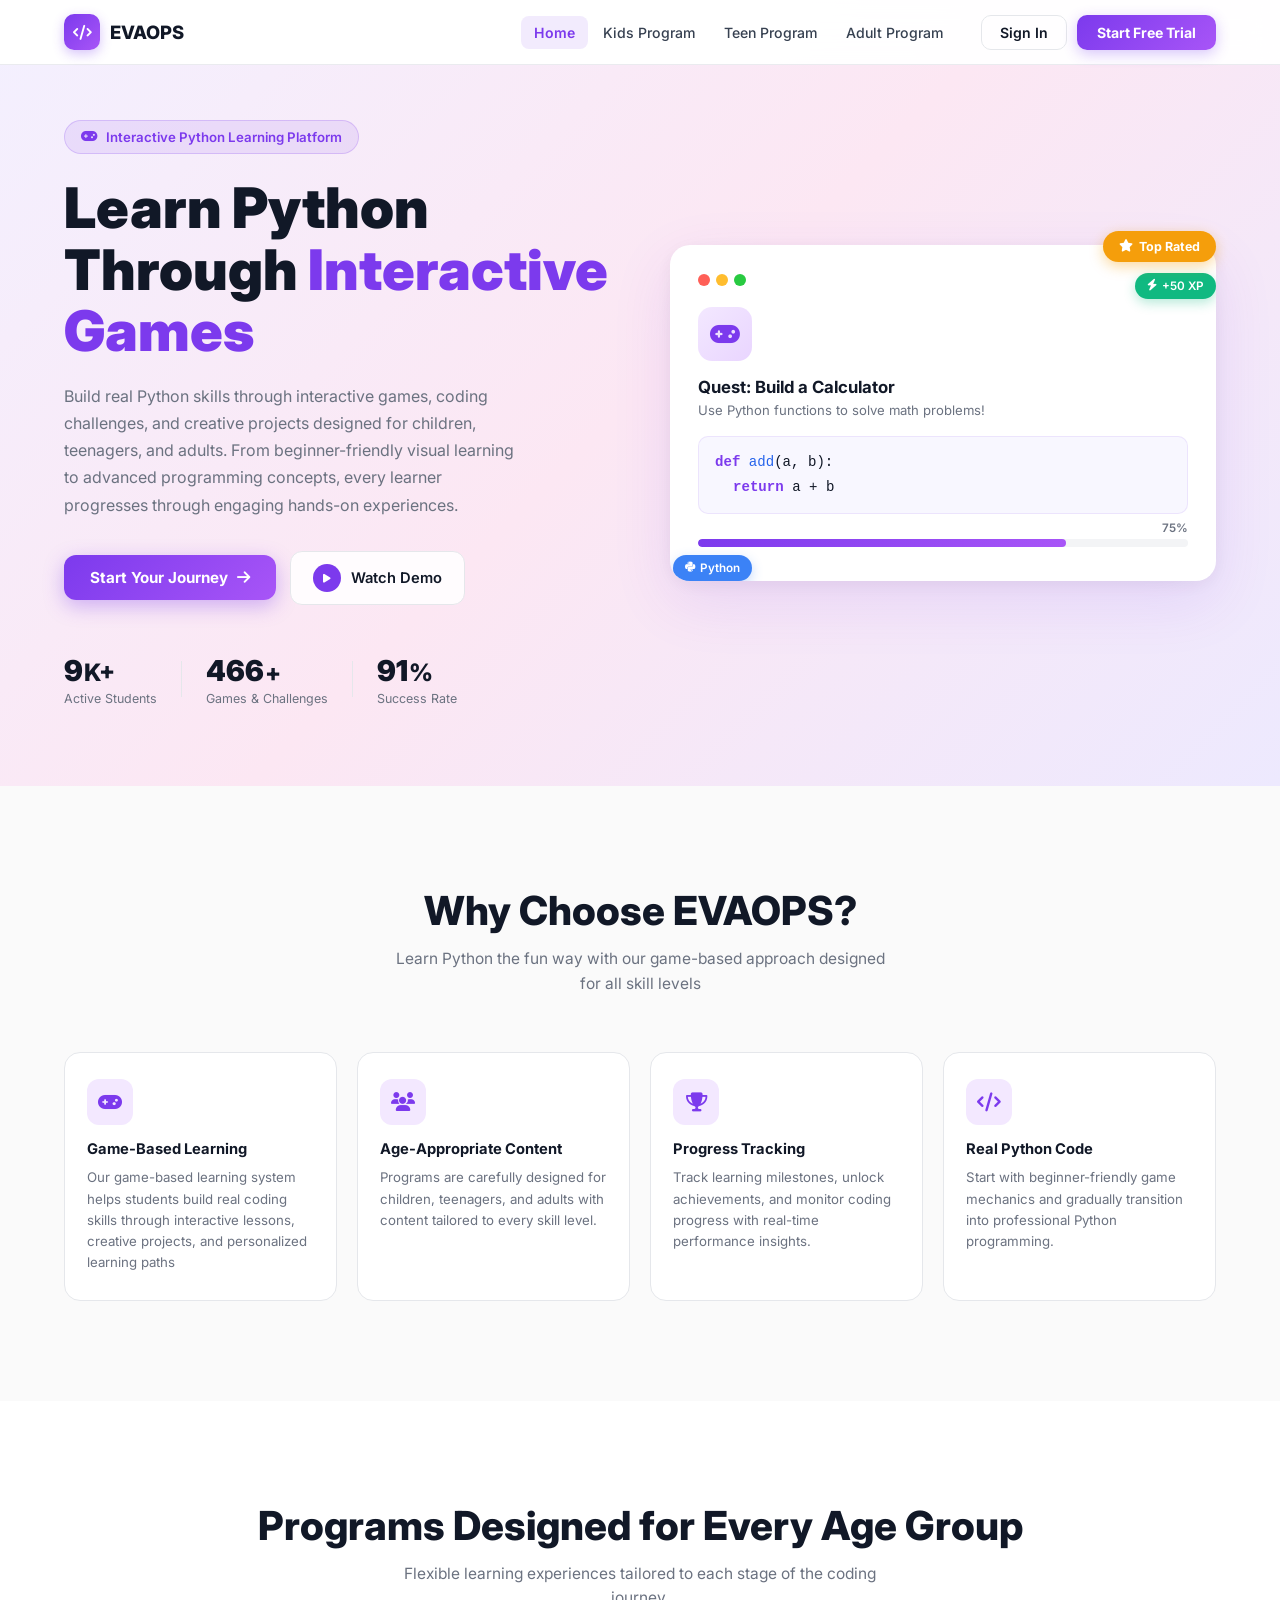
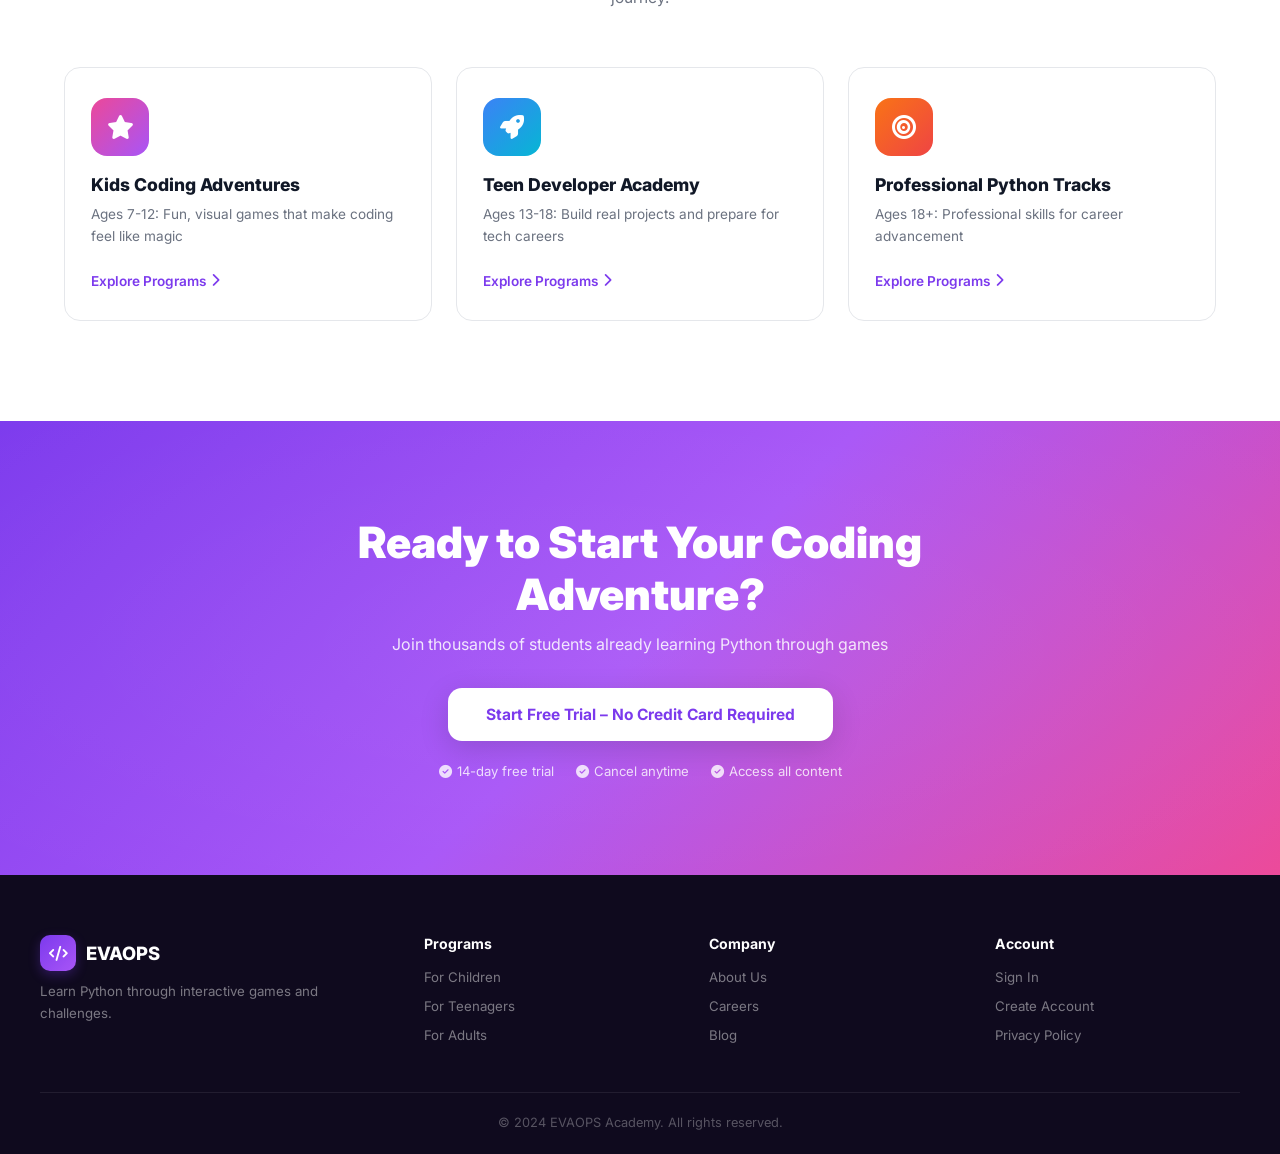
==== commit f35e26d8: "Add files via upload" ====
--- a/index.html
+++ b/index.html
@@ -19,9 +19,9 @@
       </a>
       <ul class="nav-links" id="navLinks">
         <li><a href="index.html" class="nav-link active">Home</a></li>
-        <li><a href="#" class="nav-link">Kids Program</a></li>
-        <li><a href="#" class="nav-link">Teen Program</a></li>
-        <li><a href="#" class="nav-link">Adult Program</a></li>
+        <li><a href="children.html" class="nav-link">Kids Program</a></li>
+        <li><a href="teen.html" class="nav-link">Teen Program</a></li>
+        <li><a href="adult.html" class="nav-link">Adult Program</a></li>
         <li class="mobile-only-actions">
           <button class="btn-signin mobile-btn" id="openSigninMobile">Sign In</button>
           <button class="btn-trial mobile-btn" id="openTrialMobile">Start Free Trial</button>
--- a/style.css
+++ b/style.css
@@ -958,6 +958,8 @@
     box-shadow: 0 40px 100px rgba(0, 0, 0, 0.28);
     transform: translateY(30px) scale(0.97);
     transition: transform 0.4s cubic-bezier(0.4, 0, 0.2, 1);
+     /* keep scrollbar inside rounded border */
+    clip-path: inset(0 round 24px);
 }
 
 .modal-overlay.active .modal-card {
@@ -968,11 +970,20 @@
 .modal-card::-webkit-scrollbar {
     width: 4px;
 }
+.modal-card::-webkit-scrollbar-track { background: transparent; margin: 24px 0; }
+.modal-card::-webkit-scrollbar-thumb {
+  background: rgba(124,58,237,0.22);
+  border-radius: 99px;
+}
 
 .modal-card::-webkit-scrollbar-thumb {
     background: rgba(124, 58, 237, 0.3);
     border-radius: 2px;
 }
+.modal-card::-webkit-scrollbar-thumb:hover { background: rgba(124,58,237,0.45); }
+/* Firefox */
+.modal-card { scrollbar-width: thin; scrollbar-color: rgba(124,58,237,0.22) transparent; }
+
 
 /* Progress Bar */
 .modal-progress-bar {
@@ -1943,4 +1954,362 @@
     .modal-card {
         border-radius: 18px;
     }
-}+}
+
+/* Children,Teen,Adult Pages */
+/* ============================================================
+   CHILDREN PAGE – children.css
+   Extends style.css (shared variables, navbar, modal, footer)
+============================================================ */
+
+/* ── Hero Banner ── */
+.ch-hero {
+  background: linear-gradient(160deg, #f3f0ff 0%, #ede9fe 60%, #fce7f3 100%);
+  padding: 120px 24px 72px;
+  text-align: center;
+}
+.ch-hero-inner {
+  max-width: 680px;
+  margin: 0 auto;
+}
+.ch-hero-title {
+  font-size: clamp(2rem, 5vw, 3.2rem);
+  font-weight: 900;
+  color: var(--text-dark);
+  line-height: 1.15;
+  margin-bottom: 16px;
+}
+.ch-hero-sub {
+  font-size: 1rem;
+  color: var(--text-light);
+  line-height: 1.7;
+  max-width: 520px;
+  margin: 0 auto;
+}
+
+/* ── Shared section layout ── */
+.ch-section-container {
+  max-width: 900px;
+  margin: 0 auto;
+  padding: 0 24px;
+}
+.ch-section-head {
+  margin-bottom: 44px;
+}
+.ch-section-title {
+  font-size: clamp(1.5rem, 3vw, 2rem);
+  font-weight: 900;
+  color: var(--text-dark);
+  margin-bottom: 8px;
+}
+.ch-section-sub {
+  font-size: 0.9rem;
+  color: var(--text-light);
+  line-height: 1.6;
+}
+
+/* ── Games Section ── */
+.ch-games {
+  padding: 80px 0;
+  background: #fff;
+}
+
+.ch-games-grid {
+  display: grid;
+  grid-template-columns: 1fr 1fr;
+  gap: 20px;
+}
+
+.ch-game-card {
+  background: #fff;
+  border: 1.5px solid var(--border);
+  border-radius: 18px;
+  padding: 22px 22px 18px;
+  transition: var(--transition);
+  position: relative;
+  overflow: hidden;
+}
+.ch-game-card::before {
+  content: '';
+  position: absolute;
+  top: 0; left: 0; right: 0;
+  height: 3px;
+  background: var(--purple-gradient);
+  transform: scaleX(0);
+  transform-origin: left;
+  transition: transform 0.35s ease;
+}
+.ch-game-card:hover::before { transform: scaleX(1); }
+.ch-game-card:hover {
+  transform: translateY(-5px);
+  box-shadow: var(--shadow-hover);
+  border-color: rgba(124,58,237,0.18);
+}
+
+.ch-game-card-top {
+  display: flex;
+  align-items: flex-start;
+  justify-content: space-between;
+  margin-bottom: 16px;
+}
+
+.ch-game-icon {
+  width: 46px; height: 46px;
+  border-radius: 12px;
+  display: flex; align-items: center; justify-content: center;
+  font-size: 19px; color: #fff; flex-shrink: 0;
+}
+.ch-game-icon.pink  { background: linear-gradient(135deg, #ec4899, #a855f7); }
+.ch-game-icon.purple { background: linear-gradient(135deg, #7c3aed, #a855f7); }
+
+/* Difficulty badges */
+.ch-badge {
+  display: inline-block;
+  font-size: 0.72rem;
+  font-weight: 700;
+  padding: 3px 10px;
+  border-radius: 20px;
+  letter-spacing: 0.01em;
+}
+.ch-badge.beginner {
+  background: rgba(16,185,129,0.12);
+  color: #059669;
+}
+.ch-badge.intermediate {
+  background: rgba(245,158,11,0.13);
+  color: #d97706;
+}
+.ch-badge.advanced {
+  background: rgba(239,68,68,0.11);
+  color: #dc2626;
+}
+
+.ch-game-name {
+  font-size: 1rem;
+  font-weight: 800;
+  color: var(--text-dark);
+  margin-bottom: 6px;
+}
+.ch-game-desc {
+  font-size: 0.83rem;
+  color: var(--text-light);
+  line-height: 1.55;
+  margin-bottom: 18px;
+}
+.ch-game-footer {
+  display: flex;
+  align-items: center;
+  justify-content: space-between;
+  padding-top: 14px;
+  border-top: 1px solid var(--border);
+}
+.ch-interactive {
+  font-size: 0.78rem;
+  color: var(--text-light);
+  display: flex; align-items: center; gap: 5px;
+}
+.ch-interactive i { color: #10b981; }
+.ch-start-link {
+  font-size: 0.82rem;
+  font-weight: 700;
+  color: var(--purple);
+  display: inline-flex; align-items: center; gap: 4px;
+  transition: gap 0.2s, color 0.2s;
+}
+.ch-start-link:hover { gap: 7px; color: var(--purple-dark); }
+
+/* ── Learning Journey ── */
+.ch-journey {
+  padding: 80px 0 90px;
+  background: #fafafa;
+}
+
+.ch-journey-list {
+  display: flex;
+  flex-direction: column;
+  gap: 0;
+}
+
+.ch-journey-item {
+  display: flex;
+  align-items: flex-start;
+  gap: 20px;
+  position: relative;
+}
+
+/* Left column: circle + vertical line */
+.ch-step-col {
+  display: flex;
+  flex-direction: column;
+  align-items: center;
+  flex-shrink: 0;
+  width: 52px;
+}
+
+.ch-step-circle {
+  width: 52px; height: 52px;
+  border-radius: 50%;
+  display: flex; align-items: center; justify-content: center;
+  font-size: 1.1rem; font-weight: 900;
+  flex-shrink: 0;
+  transition: background 0.45s cubic-bezier(0.4,0,0.2,1),
+              color 0.45s cubic-bezier(0.4,0,0.2,1),
+              box-shadow 0.45s cubic-bezier(0.4,0,0.2,1),
+              transform 0.35s cubic-bezier(0.4,0,0.2,1);
+  /* Default: outlined grey */
+  background: #fff;
+  color: var(--text-light);
+  border: 2.5px solid var(--border);
+  box-shadow: none;
+  position: relative;
+  z-index: 1;
+}
+
+/* Active step circle – purple fill */
+.ch-step-circle.is-active {
+  background: var(--purple-gradient);
+  color: #fff;
+  border-color: transparent;
+  box-shadow: 0 8px 24px rgba(124,58,237,0.35);
+  transform: scale(1.08);
+}
+
+.ch-step-line {
+  width: 2px;
+  flex: 1;
+  min-height: 40px;
+  background: var(--border);
+  margin: 4px 0;
+  border-radius: 2px;
+}
+
+/* Right: card */
+.ch-step-card {
+  flex: 1;
+  background: #fff;
+  border: 1.5px solid var(--border);
+  border-radius: 16px;
+  padding: 22px 24px;
+  margin-bottom: 20px;
+  transition: var(--transition);
+}
+.ch-step-card:hover {
+  border-color: rgba(124,58,237,0.2);
+  box-shadow: 0 4px 20px rgba(124,58,237,0.08);
+}
+
+/* Active card — subtle purple tint */
+.ch-journey-item.is-active .ch-step-card {
+  border-color: rgba(124,58,237,0.28);
+  box-shadow: 0 4px 24px rgba(124,58,237,0.1);
+  background: #faf8ff;
+}
+
+.ch-step-title {
+  font-size: 1rem;
+  font-weight: 800;
+  color: var(--text-dark);
+  margin-bottom: 5px;
+}
+.ch-step-desc {
+  font-size: 0.84rem;
+  color: var(--text-light);
+  margin-bottom: 12px;
+  line-height: 1.5;
+}
+.ch-step-meta {
+  display: flex;
+  align-items: center;
+  gap: 6px;
+  font-size: 0.82rem;
+  color: var(--text-light);
+  font-weight: 600;
+}
+.ch-trophy { color: #f59e0b; font-size: 14px; }
+
+/* ── CTA Section ── */
+.ch-cta {
+  padding: 80px 24px;
+  background: #fff;
+}
+.ch-cta-inner {
+  background: linear-gradient(135deg, #7c3aed 0%, #9333ea 50%, #a855f7 100%);
+  border-radius: 24px;
+  padding: 64px 40px;
+  text-align: center;
+  max-width: 740px;
+  margin: 0 auto;
+  position: relative;
+  overflow: hidden;
+}
+.ch-cta-inner::before {
+  content: '';
+  position: absolute;
+  top: -60%; left: -30%;
+  width: 160%; height: 160%;
+  background: radial-gradient(ellipse at center, rgba(255,255,255,0.08) 0%, transparent 60%);
+  animation: rotateBg 18s linear infinite;
+  pointer-events: none;
+}
+.ch-cta-title {
+  font-size: clamp(1.7rem, 4vw, 2.4rem);
+  font-weight: 900;
+  color: #fff;
+  margin-bottom: 12px;
+  position: relative;
+}
+.ch-cta-sub {
+  font-size: 0.97rem;
+  color: rgba(255,255,255,0.85);
+  margin-bottom: 36px;
+  line-height: 1.6;
+  position: relative;
+}
+.ch-cta-btn {
+  display: inline-block;
+  padding: 16px 44px;
+  background: #fff;
+  color: var(--purple);
+  border-radius: 14px;
+  font-size: 0.97rem;
+  font-weight: 800;
+  box-shadow: 0 8px 28px rgba(0,0,0,0.14);
+  transition: var(--transition);
+  position: relative;
+}
+.ch-cta-btn:hover {
+  transform: translateY(-4px);
+  box-shadow: 0 16px 40px rgba(0,0,0,0.2);
+}
+.ch-cta-btn:active { transform: translateY(-1px); }
+
+/* ── AOS system (mirrors style.css) ── */
+[data-aos] { opacity: 0; transform: translateY(24px); transition: opacity 0.55s ease, transform 0.55s ease; }
+[data-aos].aos-animate { opacity: 1; transform: translateY(0); }
+[data-aos-delay="100"] { transition-delay: 0.1s; }
+[data-aos-delay="150"] { transition-delay: 0.15s; }
+[data-aos-delay="200"] { transition-delay: 0.2s; }
+[data-aos-delay="250"] { transition-delay: 0.25s; }
+
+/* ── Responsive ── */
+@media (max-width: 768px) {
+  .ch-hero { padding: 96px 20px 56px; }
+
+  .ch-games-grid { grid-template-columns: 1fr; }
+
+  .ch-cta-inner { padding: 48px 24px; border-radius: 20px; }
+
+  /* Modal */
+  .modal-card { padding: 0 24px 28px; border-radius: 20px; max-height: 92vh; }
+  .modal-progress-bar { margin: 0 -24px 0; }
+  .social-btns { grid-template-columns: 1fr; }
+  .form-row { grid-template-columns: 1fr; }
+}
+
+@media (max-width: 540px) {
+  .ch-section-title { font-size: 1.4rem; }
+  .ch-hero-title { font-size: 1.9rem; }
+  .ch-step-card { padding: 18px 18px; }
+  .ch-step-circle { width: 44px; height: 44px; font-size: 1rem; }
+  .ch-step-col { width: 44px; }
+}
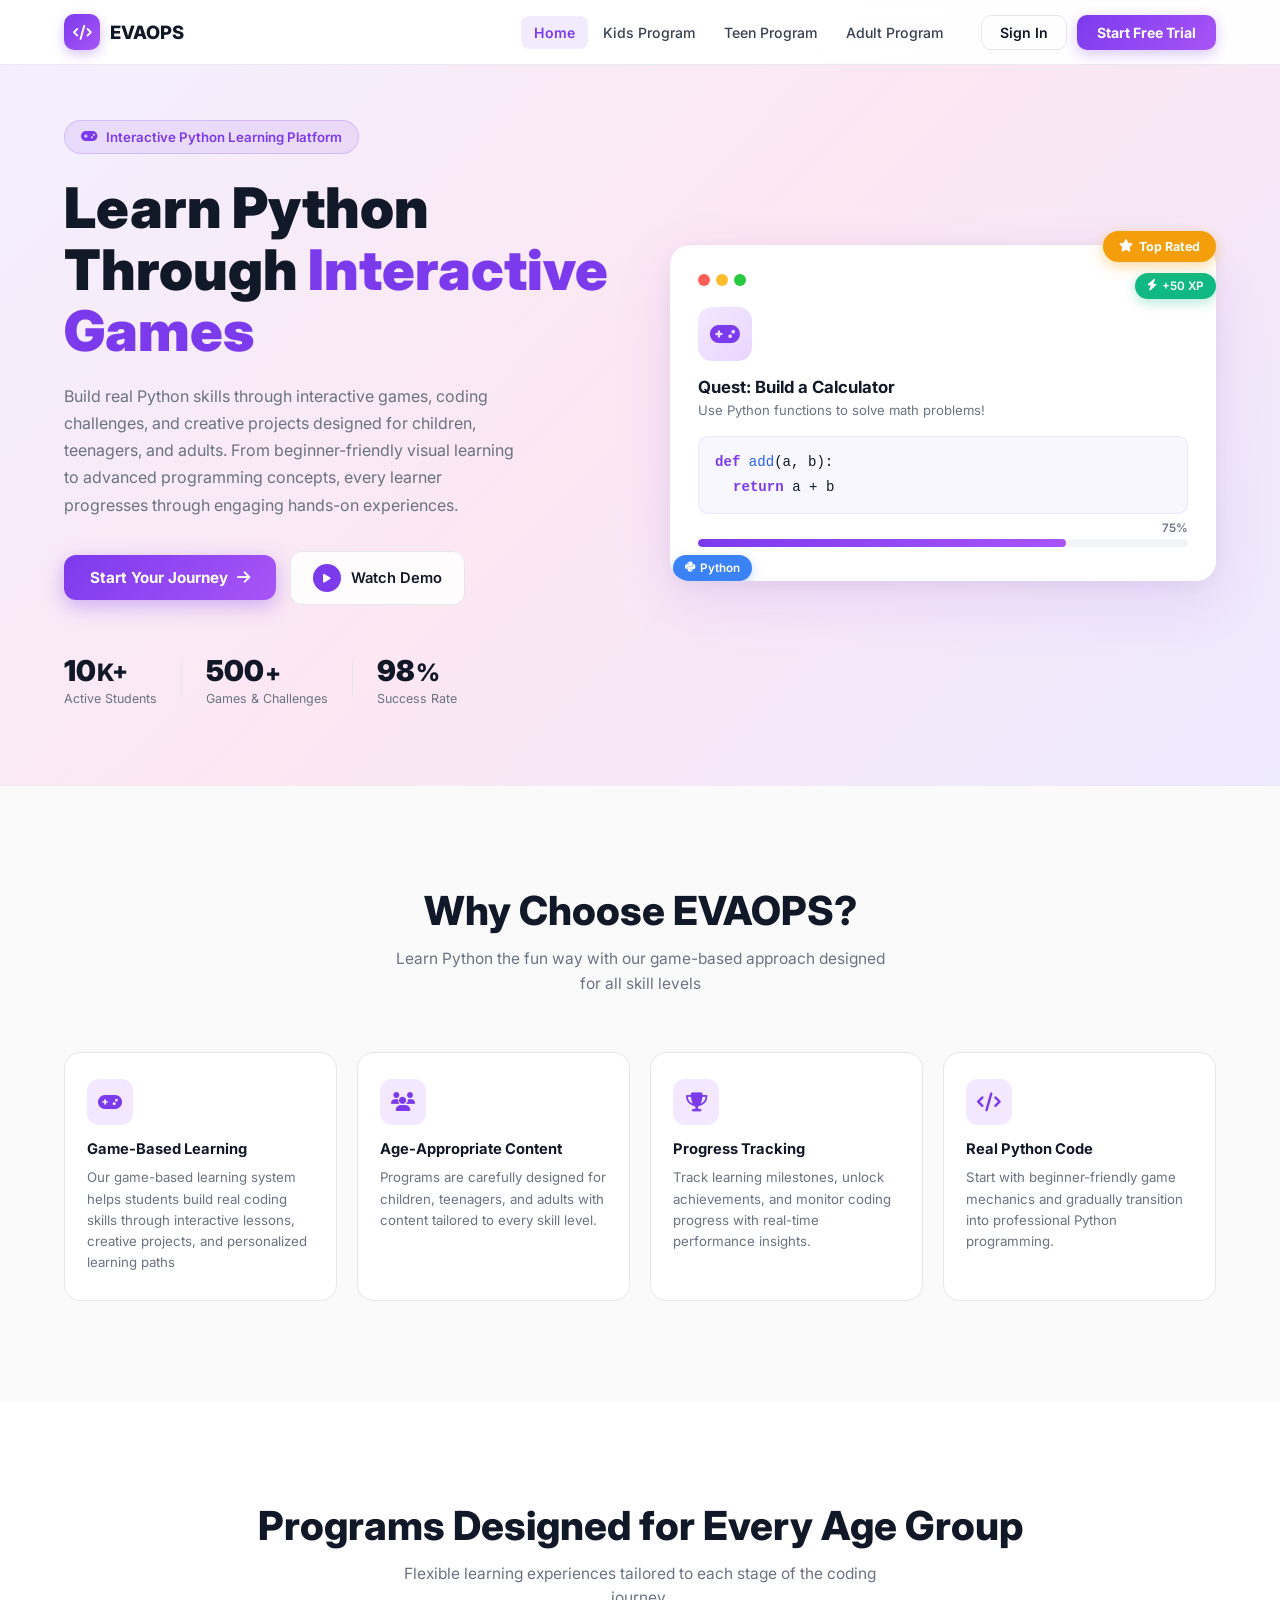
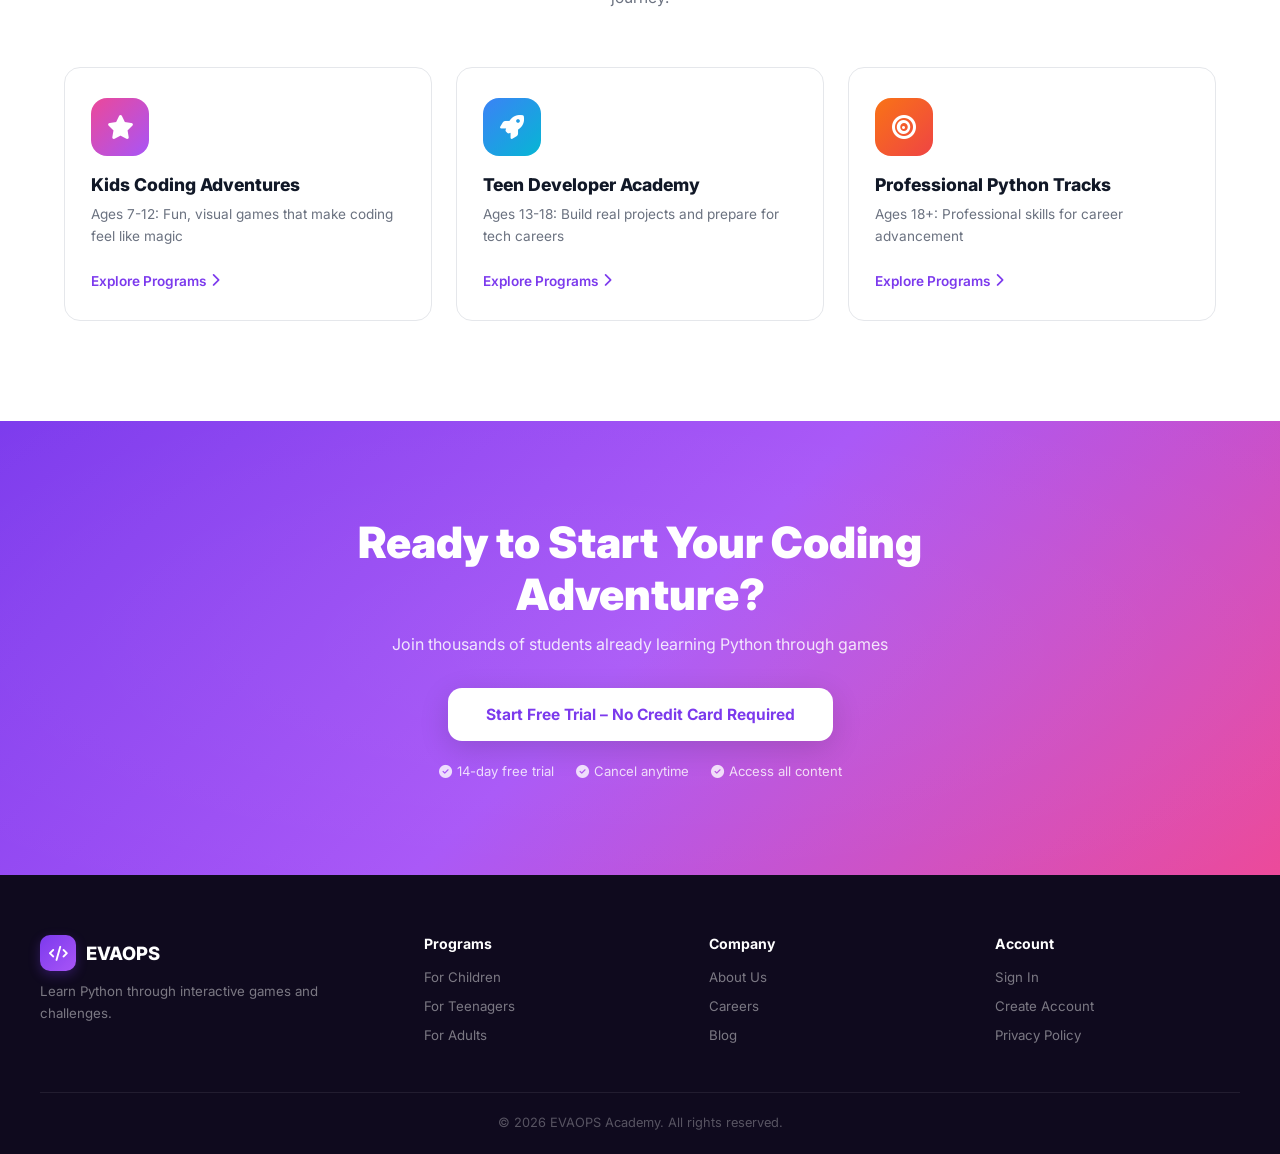
==== commit 08bb6616: "Add files via upload" ====
--- a/index.html
+++ b/index.html
@@ -223,7 +223,7 @@
       </div>
     </div>
     <div class="footer-bottom">
-      <p>&copy; 2024 EVAOPS Academy. All rights reserved.</p>
+      <p>&copy; 2026 EVAOPS Academy. All rights reserved.</p>
     </div>
   </footer>
 
@@ -293,7 +293,6 @@
             <button type="submit" class="btn-modal-primary">Sign In</button>
           </form>
           <p class="modal-footer-text">Don't have an account? <a href="#" class="purple-link" data-goto="viewRegStep1">Create one free</a></p>
-          <div class="secure-note"><i class="fas fa-shield-alt"></i> Secured with 256-bit SSL encryption</div>
         </div>
 
         <!-- ── VIEW: REGISTER STEP 1 ── -->
@@ -332,7 +331,6 @@
             Continue <i class="fas fa-arrow-right"></i>
           </button>
           <p class="modal-footer-text">Already have an account? <a href="#" class="purple-link" data-goto="viewSignin">Sign in</a></p>
-          <div class="secure-note"><i class="fas fa-shield-alt"></i> Secured with 256-bit SSL encryption</div>
         </div>
 
         <!-- ── VIEW: REGISTER STEP 2 ── -->
@@ -396,7 +394,6 @@
             </button>
           </form>
           <p class="modal-footer-text">Already have an account? <a href="#" class="purple-link" data-goto="viewSignin">Sign in</a></p>
-          <div class="secure-note"><i class="fas fa-shield-alt"></i> Secured with 256-bit SSL encryption</div>
         </div>
 
         <!-- ── VIEW: DEMO removed; now in separate modal below ── -->
--- a/style.css
+++ b/style.css
@@ -1410,15 +1410,6 @@
     text-decoration: underline;
 }
 
-.secure-note {
-    text-align: center;
-    color: var(--text-light);
-    font-size: 0.75rem;
-    display: flex;
-    align-items: center;
-    justify-content: center;
-    gap: 5px;
-}
 
 /* Path Options */
 .path-options {
